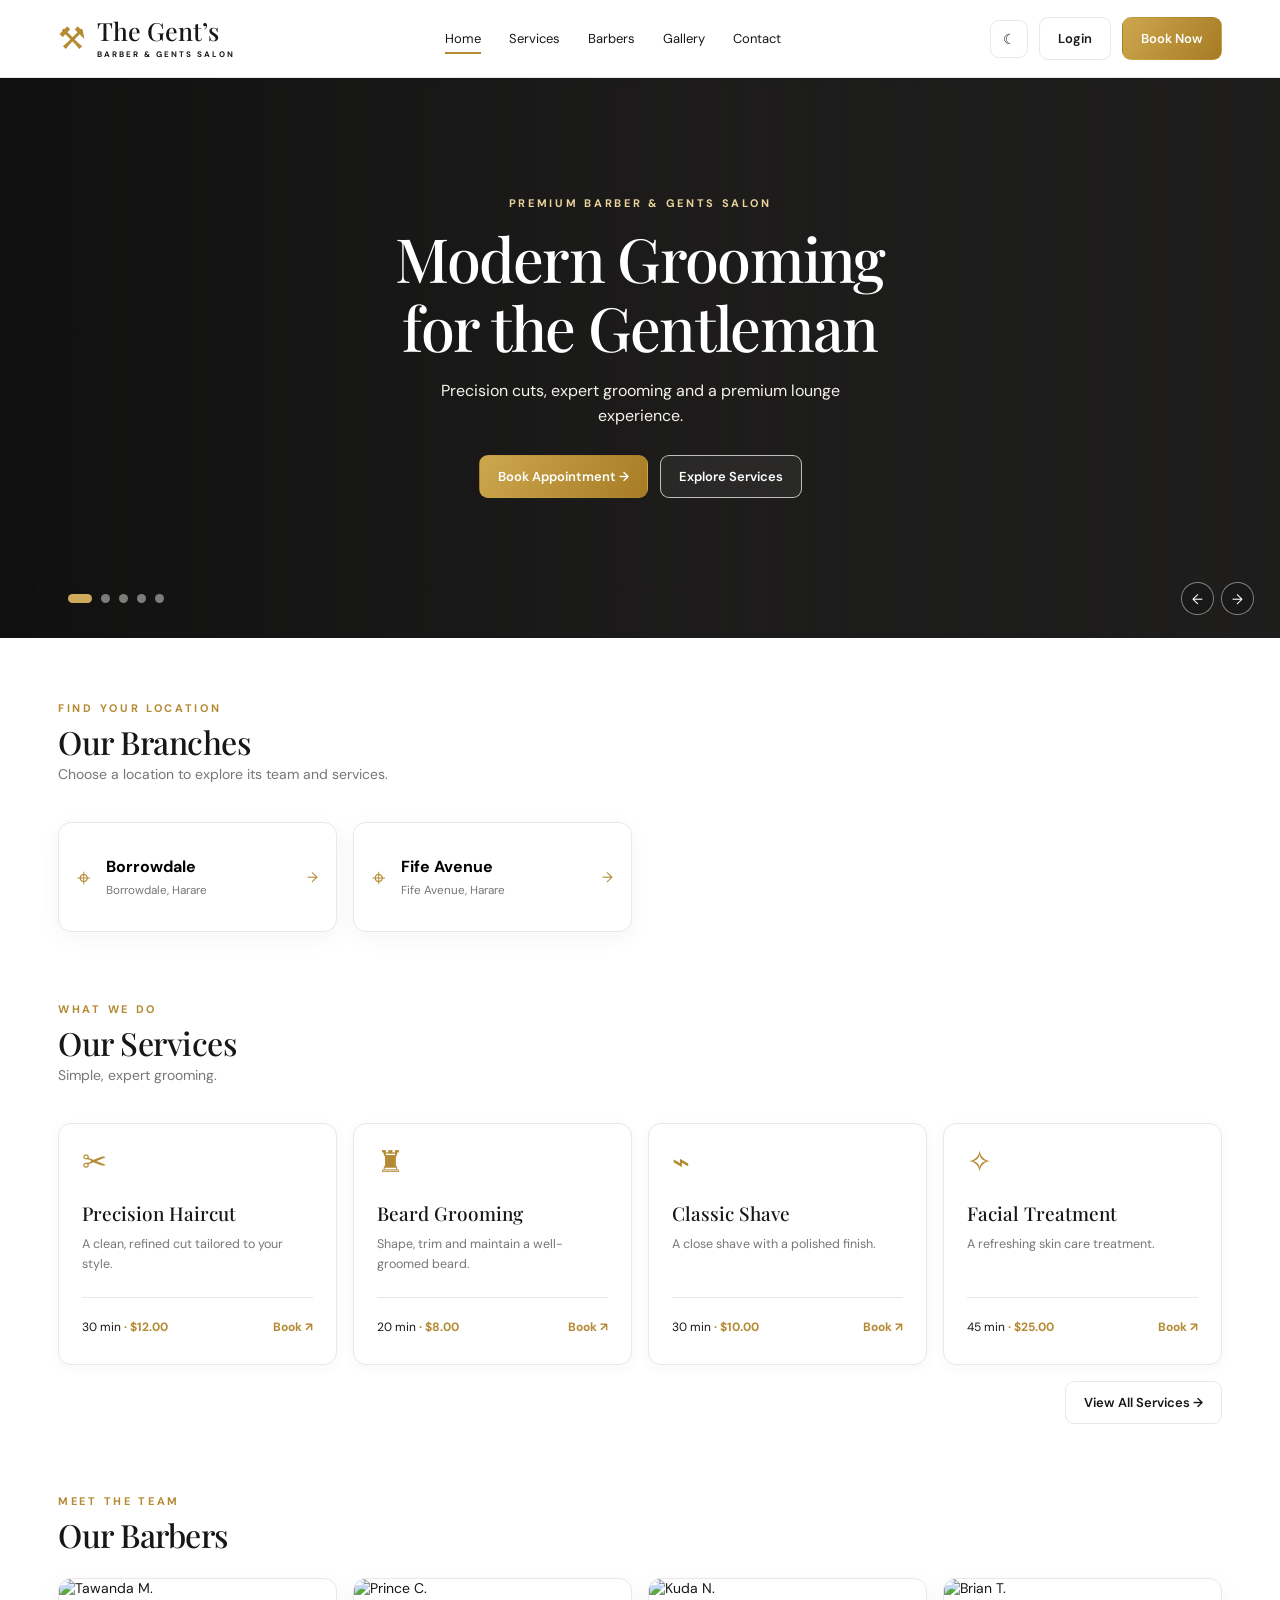
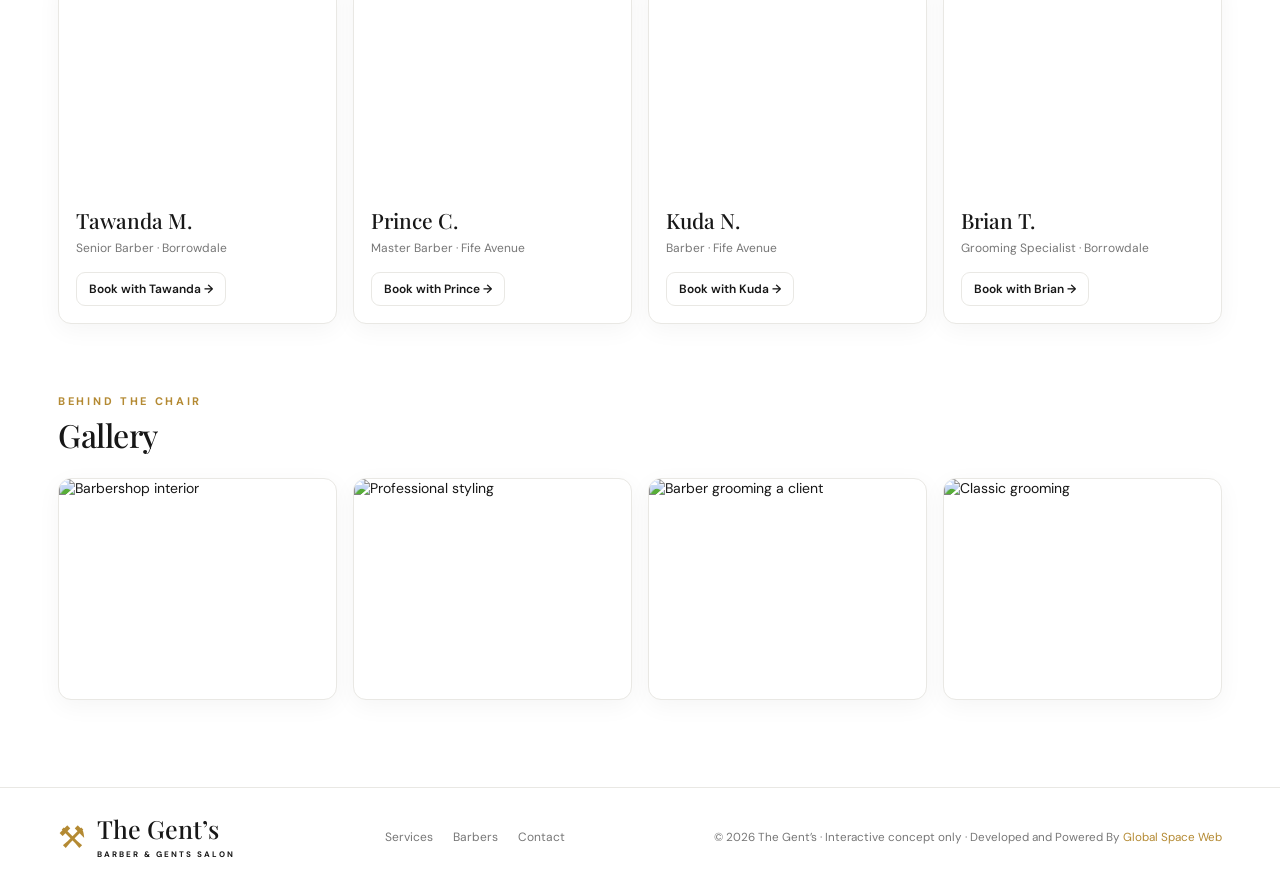
==== index.html @ c380d1d7 "Multipage The Gent's site with admin, client portal, ERP and MySQL schema - Split one-page prototype" ====
<!DOCTYPE html>
<html lang="en">
<head>
<meta charset="UTF-8"><meta name="viewport" content="width=device-width,initial-scale=1"><meta name="theme-color" content="#ffffff"><title>The Gent’s · Home</title>
<link rel="preconnect" href="https://fonts.googleapis.com"><link rel="preconnect" href="https://fonts.gstatic.com" crossorigin><link href="https://fonts.googleapis.com/css2?family=DM+Sans:wght@400;500;600;700&family=Playfair+Display:wght@400;500;600;700&display=swap" rel="stylesheet">
<link rel="stylesheet" href="assets/css/style.css">
</head>
<body data-page="home">
<div id="app"></div><div id="modal-root"></div><div id="toast-root"></div>
<script src="assets/js/app.js"></script>
</body>
</html>
---- assets/css/style.css ----
:root{--bg:#fff;--surface:#fff;--soft:#faf9f6;--ink:#171717;--muted:#777;--line:#e9e8e4;--gold:#b48a33;--gold-hover:#916d20;--gold-soft:#faf5e9;--shadow:0 6px 25px rgba(0,0,0,.045);--radius:13px}
:root.dark{--bg:#111;--surface:#1b1b1b;--soft:#171717;--ink:#fafafa;--muted:#aaa;--line:#343434;--gold:#c49b48;--gold-hover:#d5b263;--gold-soft:#29241b;--shadow:0 6px 25px rgba(0,0,0,.16)}
*{box-sizing:border-box}html{scroll-behavior:smooth}body{margin:0;background:var(--bg);color:var(--ink);font-family:'DM Sans',sans-serif;font-size:14px}h1,h2,h3,h4,p{margin-top:0}h1,h2,h3,.brand-title{font-family:'Playfair Display',Georgia,serif;font-weight:500}h1{font-size:clamp(36px,4.1vw,62px);line-height:1.12;letter-spacing:-1.7px}h2{font-size:clamp(26px,2.5vw,37px);letter-spacing:-.5px}h3{font-size:22px}p{line-height:1.65}button,input,select,textarea{font:inherit}button{cursor:pointer}a{text-decoration:none;color:inherit}img{display:block;max-width:100%}.hidden{display:none!important}.muted{color:var(--muted)}.small{font-size:12px}.eyebrow{font-size:11px;letter-spacing:2.7px;text-transform:uppercase;font-weight:700;color:var(--gold)}.shell{max-width:1220px;margin:auto;padding:0 28px}.nav{height:78px;border-bottom:1px solid var(--line);background:var(--bg);position:sticky;top:0;z-index:50}.nav .shell{height:100%;display:flex;align-items:center;justify-content:space-between;gap:26px}.brand{display:flex;align-items:center;gap:11px;white-space:nowrap;cursor:pointer}.brand-icon{color:var(--gold);font-size:31px;font-weight:300;line-height:1}.brand-title{font-size:25px;line-height:1}.brand-sub{font-size:8px;letter-spacing:2px;margin-top:6px;font-weight:700}.links{display:flex;align-items:center;gap:28px}.navlink{border:none;background:transparent;color:var(--ink);font-size:13px;padding:10px 0;position:relative}.navlink.active:after{content:'';position:absolute;bottom:3px;left:0;right:0;height:2px;background:var(--gold)}.nav-actions{display:flex;align-items:center;gap:11px}.btn{border:1px solid var(--line);border-radius:9px;background:var(--surface);color:var(--ink);padding:12px 18px;font-size:13px;font-weight:600;transition:.2s;white-space:nowrap}.btn:hover{border-color:var(--gold);transform:translateY(-1px)}.btn-gold{background:linear-gradient(125deg,#cda74e,#a67b24);color:white;border-color:transparent}.btn-gold:hover{background:var(--gold-hover);color:#fff}.btn-quiet{background:transparent}.btn-sm{padding:8px 12px;font-size:12px}.icon-btn{border:1px solid var(--line);background:var(--surface);color:var(--ink);border-radius:9px;width:38px;height:38px}.menu-toggle{display:none}.page{min-height:65vh}.section{padding:52px 0}.section-tight{padding:35px 0}.hero{padding:65px 0 40px;display:grid;grid-template-columns:1fr 1.03fr;align-items:center;gap:54px}.hero h1{margin:17px 0 21px}.hero p{max-width:440px;font-size:16px;color:var(--muted)}.hero-actions{display:flex;gap:12px;margin:27px 0 38px}.hero-photo{width:100%;height:385px;object-fit:cover;border-radius:15px;background:#ddd}.hero-notes{display:flex;gap:26px;color:var(--muted);font-size:12px}.hero-notes span{display:flex;align-items:center;gap:9px}.gold{color:var(--gold)}.heading-row{display:flex;justify-content:space-between;align-items:end;gap:15px;margin-bottom:22px}.heading-row h2{margin:5px 0 0}.grid{display:grid;gap:16px}.grid-3{grid-template-columns:repeat(3,minmax(0,1fr))}.grid-4{grid-template-columns:repeat(4,minmax(0,1fr))}.card{border:1px solid var(--line);border-radius:var(--radius);background:var(--surface);overflow:hidden;box-shadow:var(--shadow)}.card-pad{padding:22px}.tile{padding:18px;display:flex;align-items:center;gap:15px;min-height:94px;text-align:left;width:100%;transition:.2s}.tile:hover,.selectable:hover{border-color:var(--gold)}.tile .arrow{margin-left:auto;color:var(--gold)}.tile .tile-icon{color:var(--gold);font-size:23px}.tile strong{display:block;font-size:15px}.tile small{display:block;color:var(--muted);margin-top:5px}.service-row{display:flex;align-items:center;gap:18px;padding:16px 19px;border-bottom:1px solid var(--line)}.service-row:last-child{border-bottom:none}.service-icon{width:43px;text-align:center;font-size:25px;color:var(--gold)}.service-text{flex:1}.service-text strong{display:block;font-size:15px}.service-text small{display:block;color:var(--muted);margin-top:4px}.service-price{font-weight:700;color:var(--gold);font-size:16px}.barber-photo{height:210px;width:100%;object-fit:cover}.barber-info{padding:17px}.barber-info h3{font-size:21px;margin:0 0 5px}.barber-info p{font-size:12px;color:var(--muted);margin:0 0 13px}.gallery-img{height:220px;width:100%;object-fit:cover;cursor:pointer;transition:transform .25s}.gallery-img:hover{transform:scale(1.025)}.banner{display:flex;align-items:center;gap:30px;background:var(--soft);border-radius:15px;padding:30px 35px;border:1px solid var(--line)}.banner .banner-text{flex:1}.banner img{width:260px;height:160px;object-fit:cover;border-radius:12px}.banner h2{margin:9px 0}.banner p{color:var(--muted);max-width:460px}.footer{border-top:1px solid var(--line);margin-top:52px;padding:28px 0}.footer-inner{display:flex;align-items:center;justify-content:space-between;gap:20px;flex-wrap:wrap}.footer-links{display:flex;gap:20px;color:var(--muted);font-size:12px}.footer small{color:var(--muted)}.page-head{padding:62px 0 30px}.page-head h1{margin:12px 0;font-size:clamp(36px,4vw,52px)}.page-head p{color:var(--muted);max-width:600px}.segmented{display:flex;align-items:center;gap:8px;flex-wrap:wrap}.pill{border:1px solid var(--line);background:var(--surface);color:var(--ink);border-radius:100px;padding:9px 18px;font-size:12px}.pill.active{background:var(--gold-soft);border-color:var(--gold);color:var(--gold)}.form-label{display:block;font-size:12px;font-weight:700;margin-bottom:8px}.field{display:block;width:100%;padding:13px 14px;border:1px solid var(--line);border-radius:9px;background:var(--surface);color:var(--ink);outline:none}.field:focus{border-color:var(--gold);box-shadow:0 0 0 3px var(--gold-soft)}textarea.field{min-height:125px;resize:vertical}.form-grid{display:grid;grid-template-columns:1fr 1fr;gap:18px}.form-group{margin-bottom:17px}.page-panel{padding:25px;border:1px solid var(--line);border-radius:13px;background:var(--surface)}.info-list{display:flex;flex-direction:column;gap:17px}.info-item{display:flex;gap:13px;align-items:flex-start}.info-item b{display:block;margin-bottom:3px}.muted-gold{color:var(--gold);font-weight:700}.steps{display:flex;justify-content:space-between;max-width:800px;margin:0 auto 40px;gap:8px}.step{display:flex;flex-direction:column;align-items:center;gap:10px;color:var(--muted);font-size:12px;flex:1;position:relative;text-align:center}.step:not(:last-child):after{content:'';position:absolute;top:17px;left:65%;width:75%;height:1px;background:var(--line)}.step.done:not(:last-child):after{background:var(--gold)}.step-num{position:relative;z-index:1;border:1px solid var(--line);color:var(--muted);background:var(--bg);width:35px;height:35px;border-radius:50%;display:grid;place-items:center}.step.active .step-num,.step.done .step-num{background:var(--gold);color:white;border-color:var(--gold)}.step.active{color:var(--ink);font-weight:700}.booking-wrap{max-width:930px;margin:0 auto}.booking-wrap h2{font-size:32px}.selectable{background:var(--surface);border:1px solid var(--line);border-radius:12px;text-align:left;padding:0;color:var(--ink);overflow:hidden;transition:.2s}.selectable.selected{border:2px solid var(--gold);background:var(--gold-soft)}.selectable img{width:100%;height:140px;object-fit:cover}.selectable .body{padding:15px}.selectable .body strong{display:block;margin-bottom:5px}.selectable .body small{color:var(--muted)}.booking-actions{display:flex;justify-content:space-between;gap:12px;margin-top:26px}.booking-actions .btn:last-child{margin-left:auto}.date-grid{display:grid;grid-template-columns:repeat(7,1fr);gap:8px;max-width:520px}.date-choice{padding:13px 3px;border:1px solid var(--line);border-radius:9px;background:var(--surface);color:var(--ink);text-align:center}.date-choice small{display:block;color:var(--muted);font-size:10px}.date-choice.selected,.time-choice.selected{background:var(--gold);color:#fff;border-color:var(--gold)}.date-choice.selected small{color:#fff}.times{display:flex;flex-wrap:wrap;gap:9px;margin-top:19px}.time-choice{padding:10px 15px;border:1px solid var(--line);border-radius:9px;background:var(--surface);color:var(--ink)}.time-choice:disabled{opacity:.32;cursor:not-allowed;text-decoration:line-through}.summary-row{display:flex;gap:15px;align-items:center;justify-content:space-between;padding:17px 0;border-bottom:1px solid var(--line)}.summary-row span{color:var(--muted)}.notice{padding:17px 19px;border:1px solid #e6d4a5;background:var(--gold-soft);color:var(--ink);border-radius:10px;line-height:1.6}.status{display:inline-block;padding:5px 10px;border-radius:100px;background:var(--gold-soft);color:var(--gold);font-size:11px;font-weight:700}.status.confirmed,.status.completed{background:#e8f6ea;color:#28763a}.status.cancelled,.status.declined{background:#ffe9e9;color:#ab3434}.status.pending,.status.reschedule{background:#fff4df;color:#9b6b13}.dashboard{display:grid;grid-template-columns:222px 1fr;min-height:calc(100vh - 78px)}.side{background:#151515;color:#f9f9f9;padding:28px 15px}.side .brand{padding:7px 11px 28px}.side .brand-title{font-size:21px}.side .brand-sub{font-size:7px}.side-nav{display:flex;flex-direction:column;gap:5px}.side-nav button{border:0;background:transparent;text-align:left;color:#ddd;border-radius:9px;padding:12px 13px;width:100%;font-size:13px}.side-nav button.active{background:linear-gradient(125deg,#cda74e,#a67b24);color:#fff}.side-nav button:hover:not(.active){background:#272727}.dash-main{background:var(--bg);padding:36px 38px;min-width:0}.dash-top{display:flex;align-items:start;justify-content:space-between;gap:18px;margin-bottom:29px}.dash-top h1{font-size:36px;margin:0 0 9px}.stat-grid{display:grid;grid-template-columns:repeat(4,1fr);gap:14px;margin-bottom:25px}.stat{border:1px solid var(--line);border-radius:12px;background:var(--surface);padding:19px}.stat .stat-icon{color:var(--gold);font-size:21px}.stat .number{font-family:'Playfair Display',serif;font-size:33px;margin:8px 0 4px}.stat .small{color:var(--muted)}.panel{border:1px solid var(--line);border-radius:12px;background:var(--surface);padding:22px;margin-bottom:19px}.panel-head{display:flex;justify-content:space-between;align-items:center;margin-bottom:19px;gap:12px}.panel-head h3{font-family:'Playfair Display',serif;margin:0;font-size:22px}.table-wrap{overflow:auto}table{width:100%;border-collapse:collapse;text-align:left;white-space:nowrap}th{font-size:11px;letter-spacing:.4px;color:var(--muted);font-weight:600}th,td{border-bottom:1px solid var(--line);padding:14px 11px}tbody tr:last-child td{border-bottom:0}td{font-size:12px}.row-actions{display:flex;gap:6px}.empty{padding:33px;text-align:center;color:var(--muted)}.dash-grid{display:grid;grid-template-columns:1fr 1fr;gap:18px}.progress-row{display:grid;grid-template-columns:110px 1fr 40px;align-items:center;gap:12px;margin:14px 0;font-size:12px}.track{height:8px;background:var(--line);border-radius:100px;overflow:hidden}.fill{height:100%;background:var(--gold);border-radius:100px}.calendar-list{display:flex;flex-direction:column;gap:9px}.appointment{display:flex;justify-content:space-between;align-items:center;gap:12px;padding:15px;border:1px solid var(--line);border-radius:10px}.appointment strong{display:block;margin-bottom:5px}.appointment small{color:var(--muted)}.contact-grid{display:grid;grid-template-columns:1.3fr .7fr;gap:22px}.toast{position:fixed;bottom:24px;right:24px;z-index:100;background:#171717;color:white;padding:15px 20px;border-radius:11px;box-shadow:0 14px 35px #0003;max-width:340px;animation:pop .2s ease}.toast b{color:#eac377}.overlay{position:fixed;inset:0;z-index:90;background:#0009;display:grid;place-items:center;padding:20px}.modal{width:min(520px,100%);max-height:90vh;overflow-y:auto;background:var(--surface);padding:26px;border-radius:15px;box-shadow:0 20px 90px #0003}.modal-top{display:flex;align-items:center;justify-content:space-between;margin-bottom:16px}.modal-top h3{margin:0}.data-line{display:flex;justify-content:space-between;padding:11px 0;border-bottom:1px solid var(--line)}.mock-badge{position:fixed;bottom:16px;left:16px;background:var(--gold-soft);border:1px solid var(--gold);color:var(--gold);padding:8px 11px;border-radius:100px;font-size:11px;z-index:40;font-weight:700}.review-grid{display:grid;grid-template-columns:1.3fr .8fr;gap:24px}.dash-mobile{display:none}.lightbox img{max-height:85vh;max-width:min(90vw,1000px);border-radius:10px}.branch-photo{height:160px;width:100%;object-fit:cover}.section-soft{background:var(--soft)}.auth-actions{display:flex;gap:9px;flex-wrap:wrap}
@keyframes pop{from{transform:translateY(10px);opacity:0}to{transform:none;opacity:1}}
@media(max-width:1050px){.links{gap:15px}.shell{padding:0 19px}.hero{gap:30px}.dashboard{grid-template-columns:195px 1fr}.dash-main{padding:28px 22px}.stat-grid{grid-template-columns:repeat(2,1fr)}}
@media(max-width:800px){.nav{height:70px}.links{display:none;position:absolute;top:70px;left:0;right:0;background:var(--surface);border-bottom:1px solid var(--line);padding:18px;flex-direction:column;align-items:stretch;gap:6px}.links.open{display:flex}.navlink{text-align:left}.menu-toggle{display:block}.nav-actions .btn{padding:10px 12px}.hero{grid-template-columns:1fr;padding:35px 0 20px;gap:25px}.hero-photo{height:300px}.hero-actions{margin-bottom:22px}.grid-3{grid-template-columns:repeat(2,1fr)}.grid-4{grid-template-columns:repeat(2,1fr)}.section{padding:36px 0}.banner{flex-direction:column;align-items:start}.banner img{width:100%}.dashboard{display:block}.side{display:none}.dash-mobile{display:flex;gap:8px;overflow-x:auto;padding:12px 18px;background:#171717}.dash-mobile button{background:#292929;color:white;border:0;padding:10px 13px;border-radius:8px;white-space:nowrap}.dash-mobile button.active{background:var(--gold)}.dash-main{padding:24px 18px}.contact-grid,.review-grid{grid-template-columns:1fr}.dash-grid{grid-template-columns:1fr}.mock-badge{font-size:10px;bottom:8px;left:8px}}
@media(max-width:550px){.brand-title{font-size:21px}.brand-icon{font-size:26px}.brand-sub{font-size:6px}.nav-actions{gap:5px}.nav-actions .btn{font-size:11px;padding:9px}.icon-btn{width:33px;height:33px}.hero h1{font-size:40px}.hero-photo{height:250px}.hero-notes{gap:12px;flex-wrap:wrap}.grid-3,.grid-4,.form-grid{grid-template-columns:1fr}.grid-3.booking-cards{grid-template-columns:1fr}.booking-cards .selectable{display:flex;align-items:center}.booking-cards .selectable img{width:95px;height:88px}.date-grid{gap:3px}.date-choice{padding:10px 0}.step{font-size:9px}.steps{gap:0}.step-num{width:29px;height:29px}.step:not(:last-child):after{top:14px}.page-head{padding:36px 0 15px}.page-head h1{font-size:37px}.stat-grid{grid-template-columns:repeat(2,1fr)}.stat{padding:13px}.dash-top{flex-direction:column}.dash-main h1{font-size:30px}.heading-row{align-items:start;flex-direction:column}.footer-inner{align-items:start;flex-direction:column}.footer-links{flex-wrap:wrap}.appointment{align-items:start;flex-direction:column}.shell{padding:0 16px}}

/* Refined v5 layout — airy white-and-gold, responsive four-column grid */
.slider-hero{position:relative;min-height:560px;margin:0 0 28px;border-radius:0;overflow:hidden;background:#242322;color:#fff;isolation:isolate;display:flex;align-items:center;justify-content:center}
.slider-visual,.hero-slide,.hero-glass{position:absolute;inset:0}.hero-slide{background-size:cover;background-position:center 44%;opacity:0;transform:scale(1.04);transition:opacity .8s ease,transform 6s ease}.hero-slide.active{opacity:1;transform:scale(1)}
.hero-glass{background:linear-gradient(90deg,rgba(12,12,12,.79) 0%,rgba(23,22,21,.52) 55%,rgba(16,16,16,.28) 100%);backdrop-filter:blur(2.5px);-webkit-backdrop-filter:blur(2.5px)}
.slider-content{position:relative;z-index:2;padding:73px 68px 95px;max-width:750px;width:100%;text-align:center}.slider-content h1{font-size:clamp(38px,5vw,61px);color:#fff;line-height:1.13;margin:14px 0 16px}.slider-content p{font-size:16px;max-width:480px;color:#f5f3ee;line-height:1.6;margin-left:auto;margin-right:auto}.slider-content .eyebrow{color:#ead49b}.slider-content .hero-actions{margin:26px 0 0;justify-content:center}.btn-hero-outline{color:white;border-color:rgba(255,255,255,.7);background:rgba(255,255,255,.06);backdrop-filter:blur(7px)}.btn-hero-outline:hover{background:rgba(255,255,255,.2);border-color:white;color:white}
.slider-bottom{position:absolute;z-index:3;bottom:23px;left:68px;right:26px;display:flex;align-items:center;justify-content:space-between}.slider-dots{display:flex;align-items:center;gap:9px}.slider-dot{width:9px;height:9px;border-radius:100%;background:rgba(255,255,255,.45);border:0;padding:0}.slider-dot.active{background:#cfaa5d;width:24px;border-radius:10px}.slider-arrows{display:flex;gap:7px}.slider-arrow{width:33px;height:33px;color:white;border:1px solid rgba(255,255,255,.45);background:rgba(0,0,0,.14);border-radius:100%}.slider-arrow:hover{background:rgba(255,255,255,.18)}
.branch-grid{grid-template-columns:repeat(4,minmax(0,1fr))}.branch-grid .tile{min-height:110px}.branch-grid .tile strong{font-size:16px}.branch-grid .tile-icon{font-size:24px}
.service-card{min-height:235px;padding:23px;display:flex;flex-direction:column;box-shadow:0 3px 14px rgba(0,0,0,.035);transition:border-color .18s,transform .18s}.service-card:hover{border-color:var(--gold);transform:translateY(-2px)}.service-card-icon{font-size:30px;color:var(--gold);height:44px;line-height:1}.service-card h3{font-size:19px;margin:9px 0}.service-card p{font-size:12.5px;color:var(--muted);line-height:1.55;margin:0 0 23px}.service-card-bottom{margin-top:auto;border-top:1px solid var(--line);padding-top:15px;display:flex;align-items:center;justify-content:space-between;gap:8px;font-size:12px}.service-card-bottom b{color:var(--gold)}.service-book{border:0;background:none;color:var(--gold);font-size:12px;font-weight:700;padding:6px 0}.service-book:hover{text-decoration:underline}.section-foot{text-align:right;margin-top:16px}
.member-section{display:flex;align-items:center;justify-content:space-between;gap:50px;border:1px solid var(--line);border-radius:15px;background:var(--soft);padding:45px 55px}.member-section-copy{flex:1;min-width:0}.member-section-copy h2{margin:9px 0}.member-section-copy p{color:var(--muted);max-width:440px}.membership-card{position:relative;aspect-ratio:1.586/1;width:340px;max-width:100%;flex:none;border-radius:16px;background:linear-gradient(140deg,#1e1d1c 10%,#34302a 55%,#101010);border:1px solid #bc9146;box-shadow:0 15px 30px rgba(0,0,0,.16);padding:25px 27px;color:#e6c782;display:flex;flex-direction:column;justify-content:space-between;overflow:hidden}.member-card-glow{position:absolute;inset:0;background:radial-gradient(ellipse at 96% 2%,rgba(215,173,87,.22),transparent 50%);pointer-events:none}.member-card-top,.member-card-bottom{display:flex;align-items:center;justify-content:space-between;font-size:10px;letter-spacing:2px;z-index:1}.member-card-mark{font-size:26px}.member-card-brand{font-family:'Playfair Display',Georgia,serif;font-size:30px;text-align:center;color:#f3dfaa;margin-top:15px;z-index:1}.member-card-caption{text-align:center;font-size:9px;letter-spacing:2.5px;z-index:1;margin-top:-15px}.member-card-bottom{font-size:8px;opacity:.75}.member-page-section{margin-bottom:50px}.member-benefits{display:grid;gap:10px;margin:20px 0 27px;color:var(--ink);font-size:13px}
@media(max-width:1000px){.service-grid,.branch-grid{grid-template-columns:repeat(2,minmax(0,1fr))}.slider-content{padding:65px 38px 85px}.slider-bottom{left:38px}.member-section{padding:35px;gap:25px}.membership-card{width:300px}}
@media(max-width:650px){.slider-hero{min-height:540px;margin:0 0 20px}.slider-content{padding:76px 23px 90px}.slider-content h1{font-size:40px}.slider-content p{font-size:14px}.slider-bottom{left:23px;right:21px}.hero-actions{flex-wrap:wrap}.service-grid,.branch-grid{grid-template-columns:1fr}.service-card{min-height:185px}.member-section{flex-direction:column;align-items:stretch;padding:24px;gap:24px}.membership-card{width:min(340px,100%);align-self:center}.booking-cards{grid-template-columns:repeat(2,minmax(0,1fr))}}

/* ===== Admin portal ===== */
.adm-filters{display:flex;gap:12px;flex-wrap:wrap;align-items:center;margin-bottom:18px}
.cal-head{display:flex;align-items:center;justify-content:space-between;gap:12px;margin-bottom:14px;flex-wrap:wrap}
.cal-head h3{font-size:20px;margin:0}
.cal-dows{display:grid;grid-template-columns:repeat(7,1fr);gap:6px;margin-bottom:6px}
.cal-dow{font-size:10px;letter-spacing:1.5px;text-transform:uppercase;color:var(--muted);text-align:center;padding:4px 0}
.cal-grid{display:grid;grid-template-columns:repeat(7,1fr);gap:6px}
.cal-day{min-height:88px;border:1px solid var(--line);border-radius:10px;padding:7px 8px;font-size:12px;background:var(--surface);cursor:pointer;position:relative;transition:border-color .15s}
.cal-day:hover{border-color:var(--gold)}
.cal-day.muted{opacity:.35;cursor:default}
.cal-day.muted:hover{border-color:var(--line)}
.cal-day.today{border-color:var(--gold);box-shadow:inset 0 0 0 1px var(--gold)}
.cal-day .n{font-weight:700}
.cal-count{position:absolute;top:6px;right:8px;font-size:10px;font-weight:700;color:var(--gold)}
.cal-chips{display:flex;flex-wrap:wrap;gap:3px;margin-top:6px}
.cal-chip{font-size:9px;background:var(--gold-soft);color:var(--gold);border-radius:20px;padding:2px 7px;white-space:nowrap;max-width:100%;overflow:hidden;text-overflow:ellipsis}
.chart{display:flex;align-items:flex-end;gap:6px;height:170px;padding-top:8px}
.chart .bar{flex:1;min-width:0;display:flex;flex-direction:column;align-items:center;justify-content:flex-end;height:100%}
.chart .bar i{width:100%;max-width:38px;background:linear-gradient(180deg,var(--gold),#8a6a25);border-radius:6px 6px 0 0;display:block}
.chart .bar span{font-size:9px;color:var(--muted);margin-top:5px;white-space:nowrap;overflow:hidden;text-overflow:ellipsis;max-width:100%}
.kv{display:grid;grid-template-columns:110px 1fr;gap:9px 14px;font-size:13px}
.kv span{color:var(--muted)}
.side-nav button[data-action="adm-logout"]{color:#e08a8a}
@media(max-width:800px){.cal-day{min-height:56px;padding:5px}.cal-chip{display:none}.cal-count{top:4px;right:6px}.chart .bar span{display:none}.kv{grid-template-columns:90px 1fr}}

/* ===== ERP / staff / IO ===== */
.side-nav{overflow-y:auto;scrollbar-width:thin}
.side-nav button{font-size:14px;padding:12px 18px;letter-spacing:.2px}
.dash-mobile button{font-size:13px}
.io-bar{display:inline-flex;gap:6px;flex-wrap:wrap;align-items:center}
.payslip{border:1px solid var(--line);border-radius:14px;padding:22px;background:var(--surface)}
.payslip-head{display:flex;justify-content:space-between;align-items:flex-start;gap:12px}


.slider-title{white-space:nowrap;font-size:clamp(20px,4.6vw,46px)}

/* ===== Mobile excellence ===== */
@media(max-width:800px){
  html,body{overflow-x:hidden;overflow-x:clip}
  a,button{-webkit-tap-highlight-color:transparent;touch-action:manipulation}
  img{max-width:100%}
  .shell{padding:0 18px}
  .dash-main{padding:22px 16px}
  .dash-grid{grid-template-columns:1fr}
  .stat-grid{grid-template-columns:repeat(2,1fr)}
  .stat{padding:14px}
  .contact-grid{grid-template-columns:1fr}
  .page-panel{padding:20px}
  .table-wrap{overflow-x:auto;-webkit-overflow-scrolling:touch;border-radius:12px}
  .table-wrap table{min-width:640px}
  .table-wrap th,.table-wrap td{padding:10px 12px;font-size:12.5px;white-space:nowrap}
  .data-line{flex-wrap:wrap;gap:4px 12px}
  .segmented{flex-wrap:nowrap;overflow-x:auto;scrollbar-width:none;-webkit-overflow-scrolling:touch}
  .segmented::-webkit-scrollbar{display:none}
  .segmented .pill{white-space:nowrap;flex:none}
  .service-row{flex-wrap:wrap;row-gap:10px}
  .service-row .row-actions{margin-left:auto}
  .chart{overflow-x:auto;padding-bottom:8px;scrollbar-width:none}
  .chart::-webkit-scrollbar{display:none}
  .chart .bar{min-width:15px;flex:none}
  .chart .bar span{display:none}
  .payslip{padding:16px}
  .kv{grid-template-columns:96px 1fr;font-size:12.5px}
  .steps{gap:4px}
  .step{font-size:10px}
  .step-num{width:30px;height:30px;font-size:12px}
  .slider-bottom{flex-wrap:wrap;gap:10px;left:24px;right:20px}
  .slider-arrows{margin-left:auto}
  .overlay{padding:12px}
  .modal{padding:20px;border-radius:13px}
  .io-bar .btn{font-size:11px;padding:7px 10px}
  .dash-mobile{scrollbar-width:none}
  .dash-mobile::-webkit-scrollbar{display:none}
  .dash-mobile button{white-space:nowrap}
  .footer{padding:34px 0 26px}
  .footer-inner{gap:14px}
  .btn{min-height:42px}
  .icon-btn{min-width:42px;min-height:42px}
  .cal-day{min-height:62px}
  input,select,textarea,.field{font-size:16px}
  .booking-wrap{padding:0}
  .empty{padding:26px 16px}
  .appointment{row-gap:10px}
}
@media(max-width:480px){
  .stat .number{font-size:21px}
  .dash-top h1{font-size:24px}
  .page-head h1{font-size:30px}
  .slider-content{padding:72px 18px 84px}
  .cal-day{min-height:50px;padding:4px}
  .cal-day .n{font-size:11px}
  .cal-count{top:4px;right:5px;font-size:9px}
  .chart .bar{min-width:12px}
  .table-wrap table{min-width:560px;font-size:12px}
  .kv{grid-template-columns:78px 1fr}
  .payslip-head h3{font-size:17px}
  .service-row .service-icon{width:38px;height:38px;font-size:15px}
  .step:not(:last-child):after{top:15px}
}
@media(max-width:360px){
  .stat-grid{grid-template-columns:1fr 1fr;gap:10px}
  .cal-day{min-height:46px}
}
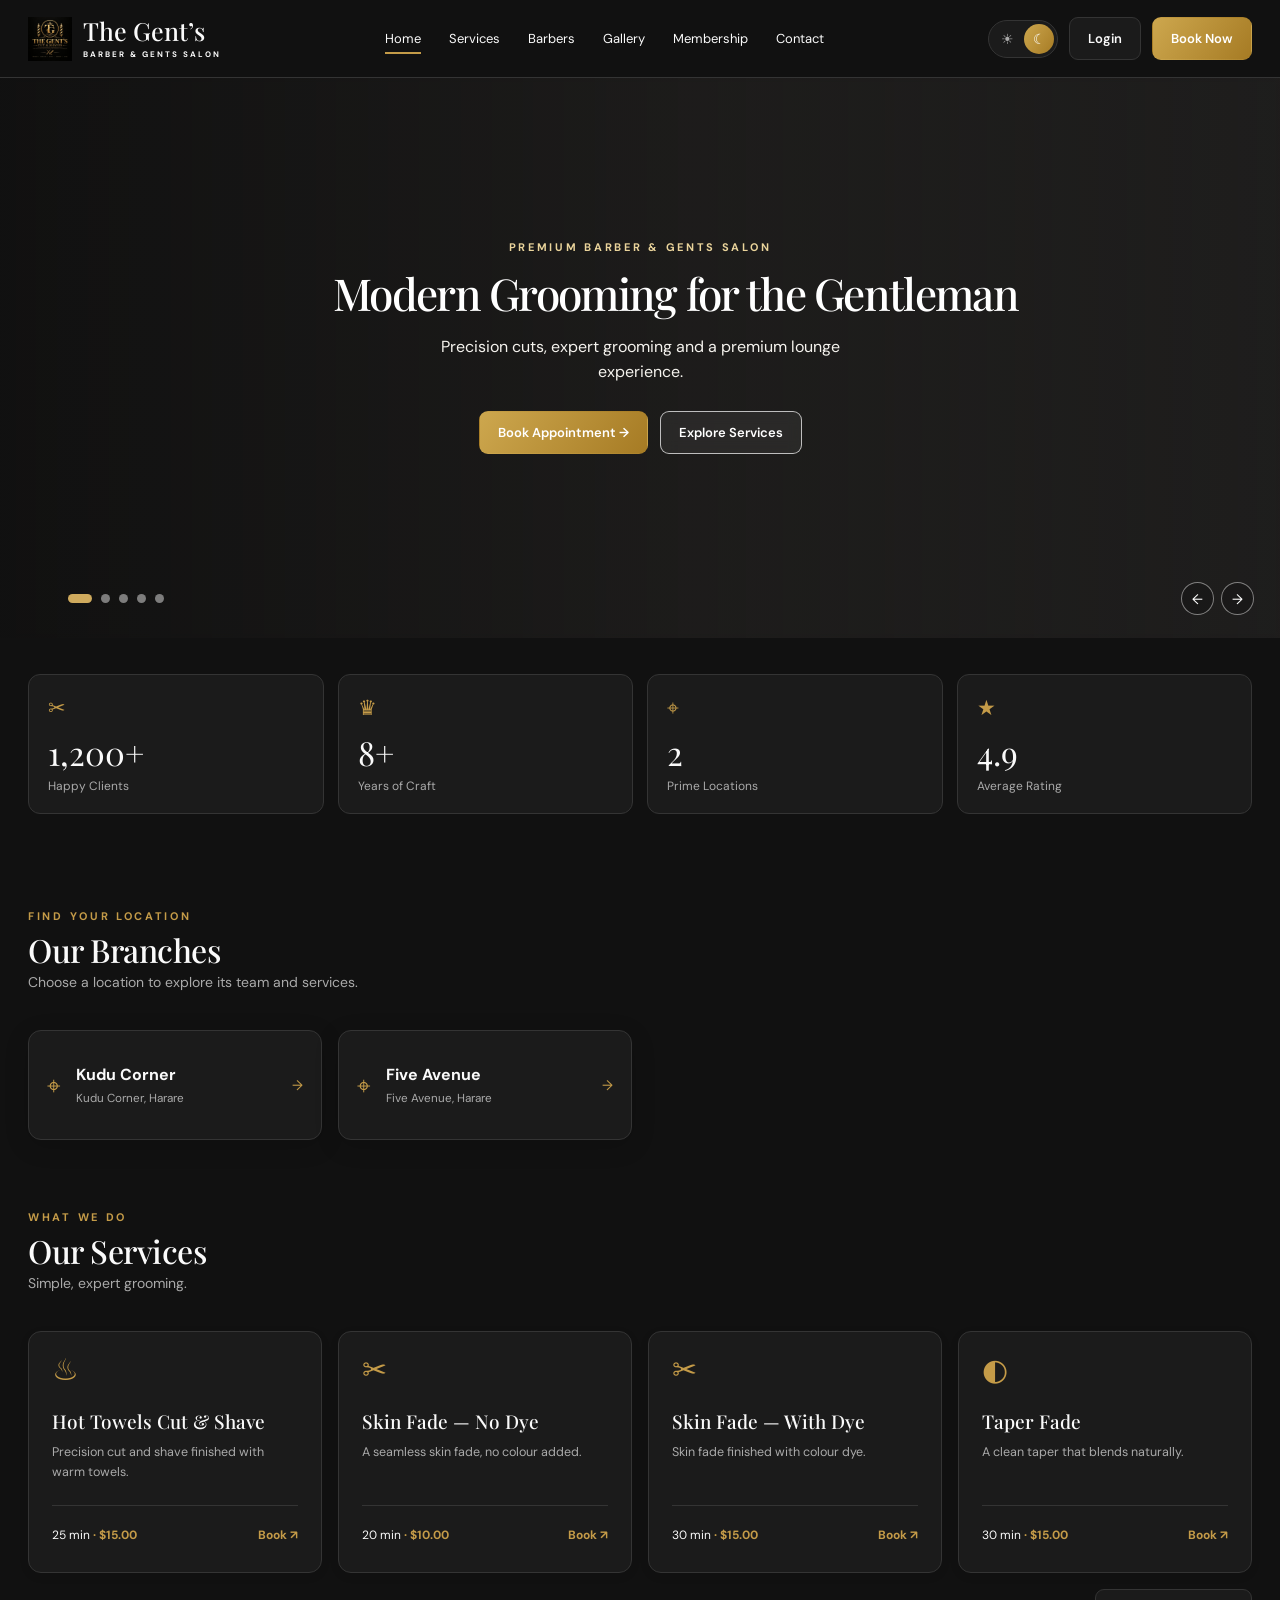
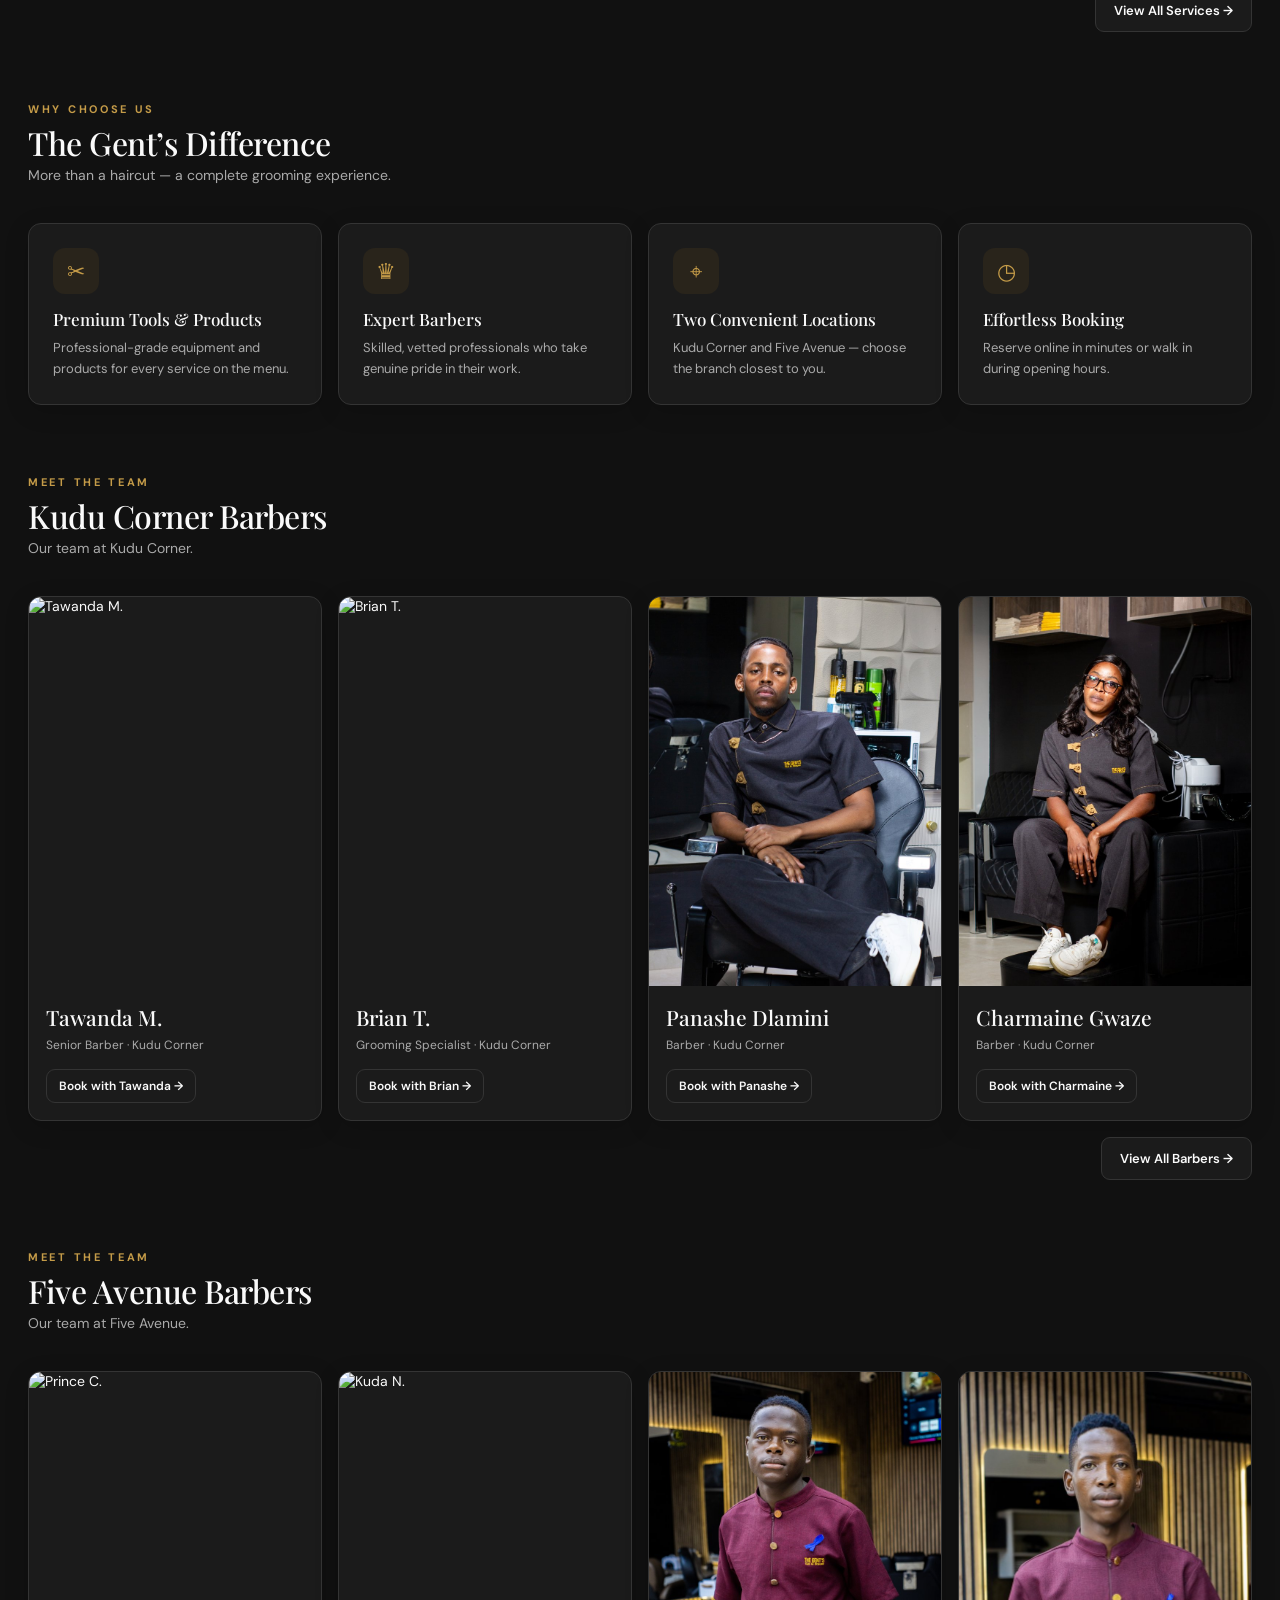
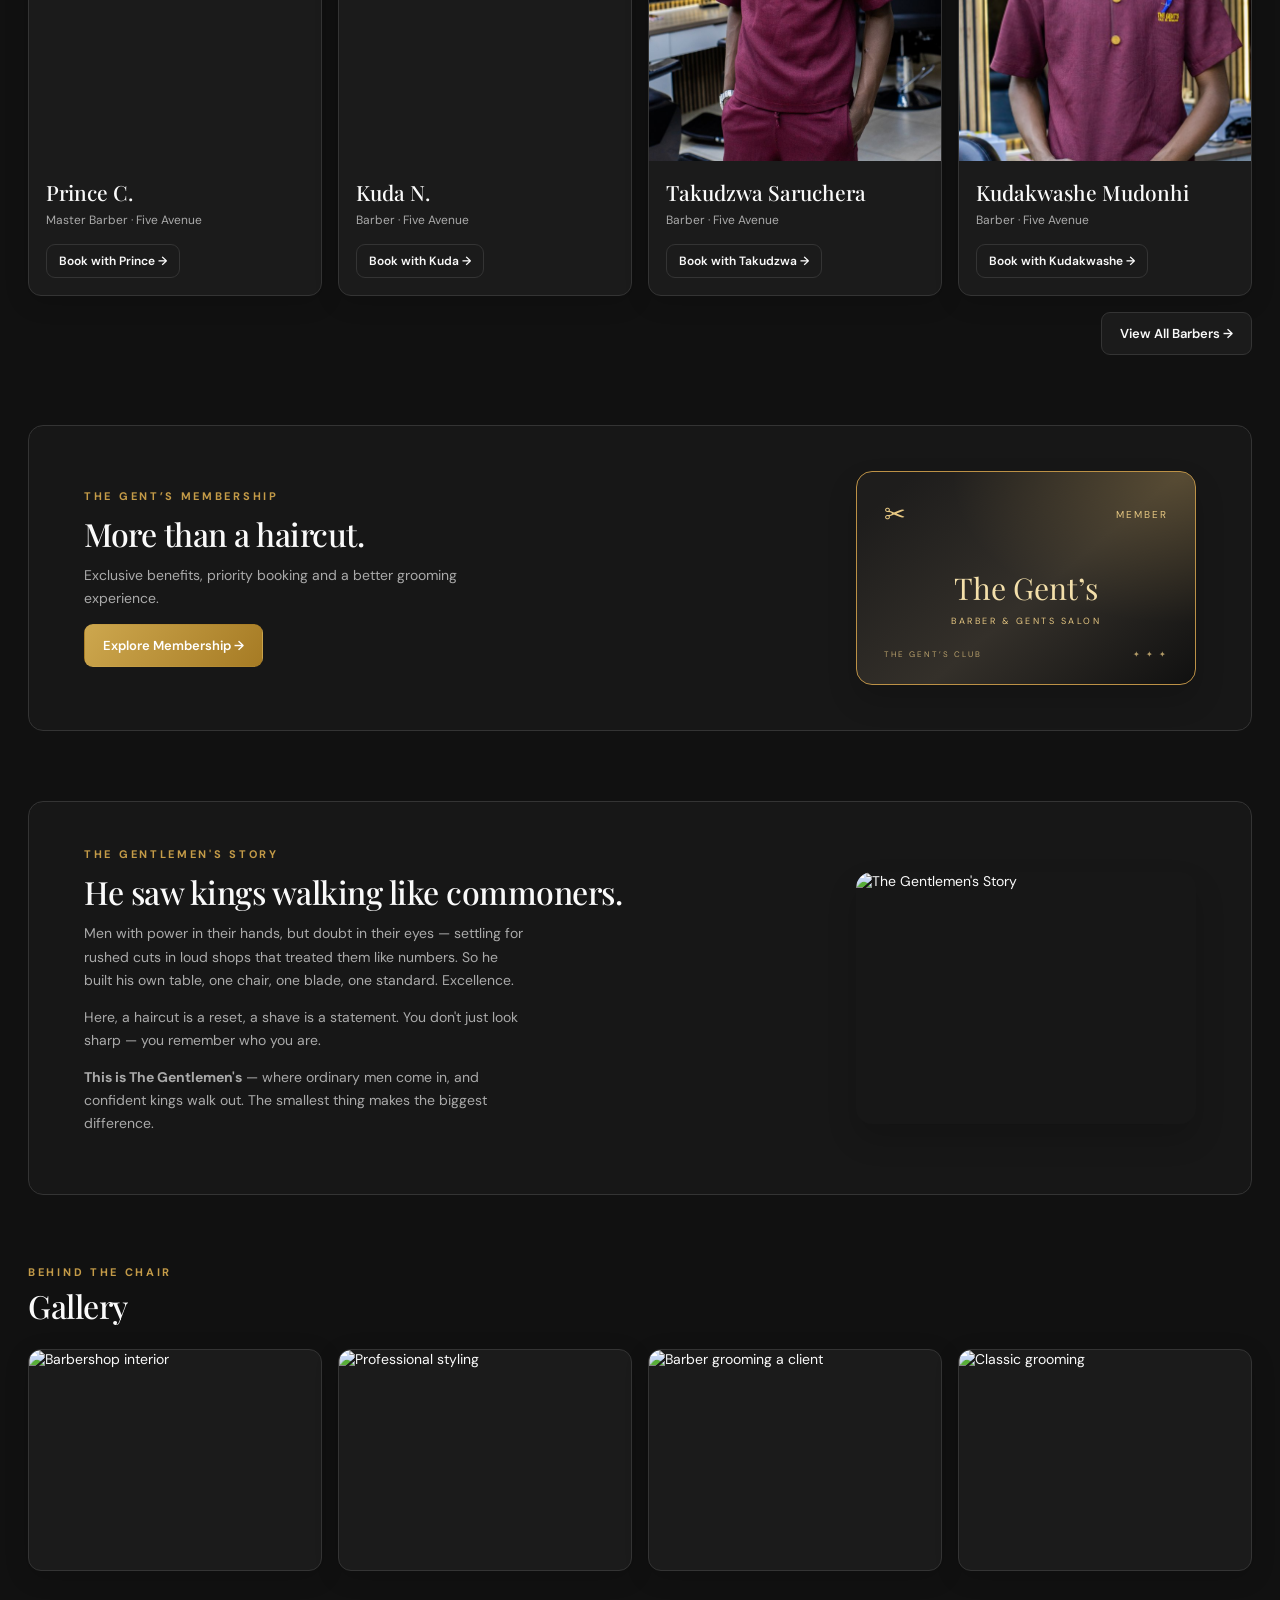
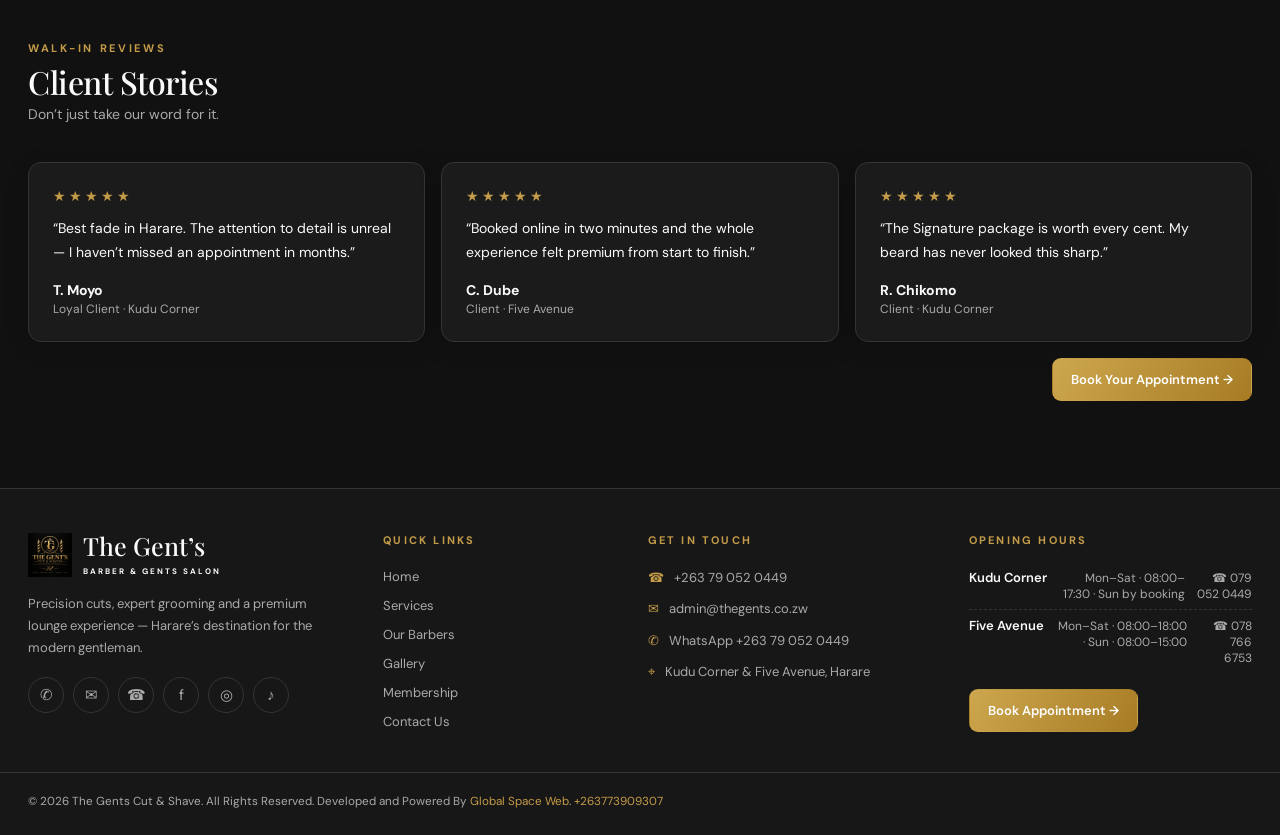
==== commit 736c1f0c: "Split homepage barbers by branch, fix photo cropping, cache-bust assets - Homepage: per-branch barbe" ====
--- a/index.html
+++ b/index.html
@@ -3,10 +3,10 @@
 <head>
 <meta charset="UTF-8"><meta name="viewport" content="width=device-width,initial-scale=1"><meta name="theme-color" content="#ffffff"><title>The Gent’s · Home</title>
 <link rel="preconnect" href="https://fonts.googleapis.com"><link rel="preconnect" href="https://fonts.gstatic.com" crossorigin><link href="https://fonts.googleapis.com/css2?family=DM+Sans:wght@400;500;600;700&family=Playfair+Display:wght@400;500;600;700&display=swap" rel="stylesheet">
-<link rel="stylesheet" href="assets/css/style.css">
+<link rel="stylesheet" href="assets/css/style.css?v=3">
 </head>
 <body data-page="home">
 <div id="app"></div><div id="modal-root"></div><div id="toast-root"></div>
-<script src="assets/js/app.js"></script>
+<script src="assets/js/app.js?v=3"></script>
 </body>
 </html>
--- a/assets/css/style.css
+++ b/assets/css/style.css
@@ -1,6 +1,6 @@
 :root{--bg:#fff;--surface:#fff;--soft:#faf9f6;--ink:#171717;--muted:#777;--line:#e9e8e4;--gold:#b48a33;--gold-hover:#916d20;--gold-soft:#faf5e9;--shadow:0 6px 25px rgba(0,0,0,.045);--radius:13px}
 :root.dark{--bg:#111;--surface:#1b1b1b;--soft:#171717;--ink:#fafafa;--muted:#aaa;--line:#343434;--gold:#c49b48;--gold-hover:#d5b263;--gold-soft:#29241b;--shadow:0 6px 25px rgba(0,0,0,.16)}
-*{box-sizing:border-box}html{scroll-behavior:smooth}body{margin:0;background:var(--bg);color:var(--ink);font-family:'DM Sans',sans-serif;font-size:14px}h1,h2,h3,h4,p{margin-top:0}h1,h2,h3,.brand-title{font-family:'Playfair Display',Georgia,serif;font-weight:500}h1{font-size:clamp(36px,4.1vw,62px);line-height:1.12;letter-spacing:-1.7px}h2{font-size:clamp(26px,2.5vw,37px);letter-spacing:-.5px}h3{font-size:22px}p{line-height:1.65}button,input,select,textarea{font:inherit}button{cursor:pointer}a{text-decoration:none;color:inherit}img{display:block;max-width:100%}.hidden{display:none!important}.muted{color:var(--muted)}.small{font-size:12px}.eyebrow{font-size:11px;letter-spacing:2.7px;text-transform:uppercase;font-weight:700;color:var(--gold)}.shell{max-width:1220px;margin:auto;padding:0 28px}.nav{height:78px;border-bottom:1px solid var(--line);background:var(--bg);position:sticky;top:0;z-index:50}.nav .shell{height:100%;display:flex;align-items:center;justify-content:space-between;gap:26px}.brand{display:flex;align-items:center;gap:11px;white-space:nowrap;cursor:pointer}.brand-icon{color:var(--gold);font-size:31px;font-weight:300;line-height:1}.brand-title{font-size:25px;line-height:1}.brand-sub{font-size:8px;letter-spacing:2px;margin-top:6px;font-weight:700}.links{display:flex;align-items:center;gap:28px}.navlink{border:none;background:transparent;color:var(--ink);font-size:13px;padding:10px 0;position:relative}.navlink.active:after{content:'';position:absolute;bottom:3px;left:0;right:0;height:2px;background:var(--gold)}.nav-actions{display:flex;align-items:center;gap:11px}.btn{border:1px solid var(--line);border-radius:9px;background:var(--surface);color:var(--ink);padding:12px 18px;font-size:13px;font-weight:600;transition:.2s;white-space:nowrap}.btn:hover{border-color:var(--gold);transform:translateY(-1px)}.btn-gold{background:linear-gradient(125deg,#cda74e,#a67b24);color:white;border-color:transparent}.btn-gold:hover{background:var(--gold-hover);color:#fff}.btn-quiet{background:transparent}.btn-sm{padding:8px 12px;font-size:12px}.icon-btn{border:1px solid var(--line);background:var(--surface);color:var(--ink);border-radius:9px;width:38px;height:38px}.menu-toggle{display:none}.page{min-height:65vh}.section{padding:52px 0}.section-tight{padding:35px 0}.hero{padding:65px 0 40px;display:grid;grid-template-columns:1fr 1.03fr;align-items:center;gap:54px}.hero h1{margin:17px 0 21px}.hero p{max-width:440px;font-size:16px;color:var(--muted)}.hero-actions{display:flex;gap:12px;margin:27px 0 38px}.hero-photo{width:100%;height:385px;object-fit:cover;border-radius:15px;background:#ddd}.hero-notes{display:flex;gap:26px;color:var(--muted);font-size:12px}.hero-notes span{display:flex;align-items:center;gap:9px}.gold{color:var(--gold)}.heading-row{display:flex;justify-content:space-between;align-items:end;gap:15px;margin-bottom:22px}.heading-row h2{margin:5px 0 0}.grid{display:grid;gap:16px}.grid-3{grid-template-columns:repeat(3,minmax(0,1fr))}.grid-4{grid-template-columns:repeat(4,minmax(0,1fr))}.card{border:1px solid var(--line);border-radius:var(--radius);background:var(--surface);overflow:hidden;box-shadow:var(--shadow)}.card-pad{padding:22px}.tile{padding:18px;display:flex;align-items:center;gap:15px;min-height:94px;text-align:left;width:100%;transition:.2s}.tile:hover,.selectable:hover{border-color:var(--gold)}.tile .arrow{margin-left:auto;color:var(--gold)}.tile .tile-icon{color:var(--gold);font-size:23px}.tile strong{display:block;font-size:15px}.tile small{display:block;color:var(--muted);margin-top:5px}.service-row{display:flex;align-items:center;gap:18px;padding:16px 19px;border-bottom:1px solid var(--line)}.service-row:last-child{border-bottom:none}.service-icon{width:43px;text-align:center;font-size:25px;color:var(--gold)}.service-text{flex:1}.service-text strong{display:block;font-size:15px}.service-text small{display:block;color:var(--muted);margin-top:4px}.service-price{font-weight:700;color:var(--gold);font-size:16px}.barber-photo{height:210px;width:100%;object-fit:cover}.barber-info{padding:17px}.barber-info h3{font-size:21px;margin:0 0 5px}.barber-info p{font-size:12px;color:var(--muted);margin:0 0 13px}.gallery-img{height:220px;width:100%;object-fit:cover;cursor:pointer;transition:transform .25s}.gallery-img:hover{transform:scale(1.025)}.banner{display:flex;align-items:center;gap:30px;background:var(--soft);border-radius:15px;padding:30px 35px;border:1px solid var(--line)}.banner .banner-text{flex:1}.banner img{width:260px;height:160px;object-fit:cover;border-radius:12px}.banner h2{margin:9px 0}.banner p{color:var(--muted);max-width:460px}.footer{border-top:1px solid var(--line);margin-top:52px;padding:28px 0}.footer-inner{display:flex;align-items:center;justify-content:space-between;gap:20px;flex-wrap:wrap}.footer-links{display:flex;gap:20px;color:var(--muted);font-size:12px}.footer small{color:var(--muted)}.page-head{padding:62px 0 30px}.page-head h1{margin:12px 0;font-size:clamp(36px,4vw,52px)}.page-head p{color:var(--muted);max-width:600px}.segmented{display:flex;align-items:center;gap:8px;flex-wrap:wrap}.pill{border:1px solid var(--line);background:var(--surface);color:var(--ink);border-radius:100px;padding:9px 18px;font-size:12px}.pill.active{background:var(--gold-soft);border-color:var(--gold);color:var(--gold)}.form-label{display:block;font-size:12px;font-weight:700;margin-bottom:8px}.field{display:block;width:100%;padding:13px 14px;border:1px solid var(--line);border-radius:9px;background:var(--surface);color:var(--ink);outline:none}.field:focus{border-color:var(--gold);box-shadow:0 0 0 3px var(--gold-soft)}textarea.field{min-height:125px;resize:vertical}.form-grid{display:grid;grid-template-columns:1fr 1fr;gap:18px}.form-group{margin-bottom:17px}.page-panel{padding:25px;border:1px solid var(--line);border-radius:13px;background:var(--surface)}.info-list{display:flex;flex-direction:column;gap:17px}.info-item{display:flex;gap:13px;align-items:flex-start}.info-item b{display:block;margin-bottom:3px}.muted-gold{color:var(--gold);font-weight:700}.steps{display:flex;justify-content:space-between;max-width:800px;margin:0 auto 40px;gap:8px}.step{display:flex;flex-direction:column;align-items:center;gap:10px;color:var(--muted);font-size:12px;flex:1;position:relative;text-align:center}.step:not(:last-child):after{content:'';position:absolute;top:17px;left:65%;width:75%;height:1px;background:var(--line)}.step.done:not(:last-child):after{background:var(--gold)}.step-num{position:relative;z-index:1;border:1px solid var(--line);color:var(--muted);background:var(--bg);width:35px;height:35px;border-radius:50%;display:grid;place-items:center}.step.active .step-num,.step.done .step-num{background:var(--gold);color:white;border-color:var(--gold)}.step.active{color:var(--ink);font-weight:700}.booking-wrap{max-width:930px;margin:0 auto}.booking-wrap h2{font-size:32px}.selectable{background:var(--surface);border:1px solid var(--line);border-radius:12px;text-align:left;padding:0;color:var(--ink);overflow:hidden;transition:.2s}.selectable.selected{border:2px solid var(--gold);background:var(--gold-soft)}.selectable img{width:100%;height:140px;object-fit:cover}.selectable .body{padding:15px}.selectable .body strong{display:block;margin-bottom:5px}.selectable .body small{color:var(--muted)}.booking-actions{display:flex;justify-content:space-between;gap:12px;margin-top:26px}.booking-actions .btn:last-child{margin-left:auto}.date-grid{display:grid;grid-template-columns:repeat(7,1fr);gap:8px;max-width:520px}.date-choice{padding:13px 3px;border:1px solid var(--line);border-radius:9px;background:var(--surface);color:var(--ink);text-align:center}.date-choice small{display:block;color:var(--muted);font-size:10px}.date-choice.selected,.time-choice.selected{background:var(--gold);color:#fff;border-color:var(--gold)}.date-choice.selected small{color:#fff}.times{display:flex;flex-wrap:wrap;gap:9px;margin-top:19px}.time-choice{padding:10px 15px;border:1px solid var(--line);border-radius:9px;background:var(--surface);color:var(--ink)}.time-choice:disabled{opacity:.32;cursor:not-allowed;text-decoration:line-through}.summary-row{display:flex;gap:15px;align-items:center;justify-content:space-between;padding:17px 0;border-bottom:1px solid var(--line)}.summary-row span{color:var(--muted)}.notice{padding:17px 19px;border:1px solid #e6d4a5;background:var(--gold-soft);color:var(--ink);border-radius:10px;line-height:1.6}.status{display:inline-block;padding:5px 10px;border-radius:100px;background:var(--gold-soft);color:var(--gold);font-size:11px;font-weight:700}.status.confirmed,.status.completed{background:#e8f6ea;color:#28763a}.status.cancelled,.status.declined{background:#ffe9e9;color:#ab3434}.status.pending,.status.reschedule{background:#fff4df;color:#9b6b13}.dashboard{display:grid;grid-template-columns:222px 1fr;min-height:calc(100vh - 78px)}.side{background:#151515;color:#f9f9f9;padding:28px 15px}.side .brand{padding:7px 11px 28px}.side .brand-title{font-size:21px}.side .brand-sub{font-size:7px}.side-nav{display:flex;flex-direction:column;gap:5px}.side-nav button{border:0;background:transparent;text-align:left;color:#ddd;border-radius:9px;padding:12px 13px;width:100%;font-size:13px}.side-nav button.active{background:linear-gradient(125deg,#cda74e,#a67b24);color:#fff}.side-nav button:hover:not(.active){background:#272727}.dash-main{background:var(--bg);padding:36px 38px;min-width:0}.dash-top{display:flex;align-items:start;justify-content:space-between;gap:18px;margin-bottom:29px}.dash-top h1{font-size:36px;margin:0 0 9px}.stat-grid{display:grid;grid-template-columns:repeat(4,1fr);gap:14px;margin-bottom:25px}.stat{border:1px solid var(--line);border-radius:12px;background:var(--surface);padding:19px}.stat .stat-icon{color:var(--gold);font-size:21px}.stat .number{font-family:'Playfair Display',serif;font-size:33px;margin:8px 0 4px}.stat .small{color:var(--muted)}.panel{border:1px solid var(--line);border-radius:12px;background:var(--surface);padding:22px;margin-bottom:19px}.panel-head{display:flex;justify-content:space-between;align-items:center;margin-bottom:19px;gap:12px}.panel-head h3{font-family:'Playfair Display',serif;margin:0;font-size:22px}.table-wrap{overflow:auto}table{width:100%;border-collapse:collapse;text-align:left;white-space:nowrap}th{font-size:11px;letter-spacing:.4px;color:var(--muted);font-weight:600}th,td{border-bottom:1px solid var(--line);padding:14px 11px}tbody tr:last-child td{border-bottom:0}td{font-size:12px}.row-actions{display:flex;gap:6px}.empty{padding:33px;text-align:center;color:var(--muted)}.dash-grid{display:grid;grid-template-columns:1fr 1fr;gap:18px}.progress-row{display:grid;grid-template-columns:110px 1fr 40px;align-items:center;gap:12px;margin:14px 0;font-size:12px}.track{height:8px;background:var(--line);border-radius:100px;overflow:hidden}.fill{height:100%;background:var(--gold);border-radius:100px}.calendar-list{display:flex;flex-direction:column;gap:9px}.appointment{display:flex;justify-content:space-between;align-items:center;gap:12px;padding:15px;border:1px solid var(--line);border-radius:10px}.appointment strong{display:block;margin-bottom:5px}.appointment small{color:var(--muted)}.contact-grid{display:grid;grid-template-columns:1.3fr .7fr;gap:22px}.toast{position:fixed;bottom:24px;right:24px;z-index:100;background:#171717;color:white;padding:15px 20px;border-radius:11px;box-shadow:0 14px 35px #0003;max-width:340px;animation:pop .2s ease}.toast b{color:#eac377}.overlay{position:fixed;inset:0;z-index:90;background:#0009;display:grid;place-items:center;padding:20px}.modal{width:min(520px,100%);max-height:90vh;overflow-y:auto;background:var(--surface);padding:26px;border-radius:15px;box-shadow:0 20px 90px #0003}.modal-top{display:flex;align-items:center;justify-content:space-between;margin-bottom:16px}.modal-top h3{margin:0}.data-line{display:flex;justify-content:space-between;padding:11px 0;border-bottom:1px solid var(--line)}.mock-badge{position:fixed;bottom:16px;left:16px;background:var(--gold-soft);border:1px solid var(--gold);color:var(--gold);padding:8px 11px;border-radius:100px;font-size:11px;z-index:40;font-weight:700}.review-grid{display:grid;grid-template-columns:1.3fr .8fr;gap:24px}.dash-mobile{display:none}.lightbox img{max-height:85vh;max-width:min(90vw,1000px);border-radius:10px}.branch-photo{height:160px;width:100%;object-fit:cover}.section-soft{background:var(--soft)}.auth-actions{display:flex;gap:9px;flex-wrap:wrap}
+*{box-sizing:border-box}html{scroll-behavior:smooth}body{margin:0;background:var(--bg);color:var(--ink);font-family:'DM Sans',sans-serif;font-size:14px}h1,h2,h3,h4,p{margin-top:0}h1,h2,h3,.brand-title{font-family:'Playfair Display',Georgia,serif;font-weight:500}h1{font-size:clamp(36px,4.1vw,62px);line-height:1.12;letter-spacing:-1.7px}h2{font-size:clamp(26px,2.5vw,37px);letter-spacing:-.5px}h3{font-size:22px}p{line-height:1.65}button,input,select,textarea{font:inherit}button{cursor:pointer}a{text-decoration:none;color:inherit}img{display:block;max-width:100%}.hidden{display:none!important}.muted{color:var(--muted)}.small{font-size:12px}.eyebrow{font-size:11px;letter-spacing:2.7px;text-transform:uppercase;font-weight:700;color:var(--gold)}.shell{max-width:1500px;margin:auto;padding:0 28px}.nav{height:78px;border-bottom:1px solid var(--line);background:var(--bg);position:sticky;top:0;z-index:50}.nav .shell{height:100%;display:flex;align-items:center;justify-content:space-between;gap:26px}.brand{display:flex;align-items:center;gap:11px;white-space:nowrap;cursor:pointer}.brand-icon{color:var(--gold);font-size:31px;font-weight:300;line-height:1}.brand-title{font-size:25px;line-height:1}.brand-sub{font-size:8px;letter-spacing:2px;margin-top:6px;font-weight:700}.links{display:flex;align-items:center;gap:28px}.navlink{border:none;background:transparent;color:var(--ink);font-size:13px;padding:10px 0;position:relative}.navlink.active:after{content:'';position:absolute;bottom:3px;left:0;right:0;height:2px;background:var(--gold)}.nav-actions{display:flex;align-items:center;gap:11px}.btn{border:1px solid var(--line);border-radius:9px;background:var(--surface);color:var(--ink);padding:12px 18px;font-size:13px;font-weight:600;transition:.2s;white-space:nowrap}.btn:hover{border-color:var(--gold);transform:translateY(-1px)}.btn-gold{background:linear-gradient(125deg,#cda74e,#a67b24);color:white;border-color:transparent}.btn-gold:hover{background:var(--gold-hover);color:#fff}.btn-quiet{background:transparent}.btn-sm{padding:8px 12px;font-size:12px}.icon-btn{border:1px solid var(--line);background:var(--surface);color:var(--ink);border-radius:9px;width:38px;height:38px}.menu-toggle{display:none}.page{min-height:65vh}.section{padding:52px 0}.section-tight{padding:35px 0}.hero{padding:65px 0 40px;display:grid;grid-template-columns:1fr 1.03fr;align-items:center;gap:54px}.hero h1{margin:17px 0 21px}.hero p{max-width:440px;font-size:16px;color:var(--muted)}.hero-actions{display:flex;gap:12px;margin:27px 0 38px}.hero-photo{width:100%;height:385px;object-fit:cover;border-radius:15px;background:#ddd}.hero-notes{display:flex;gap:26px;color:var(--muted);font-size:12px}.hero-notes span{display:flex;align-items:center;gap:9px}.gold{color:var(--gold)}.heading-row{display:flex;justify-content:space-between;align-items:end;gap:15px;margin-bottom:22px}.heading-row h2{margin:5px 0 0}.grid{display:grid;gap:16px}.grid-3{grid-template-columns:repeat(3,minmax(0,1fr))}.grid-4{grid-template-columns:repeat(4,minmax(0,1fr))}.card{border:1px solid var(--line);border-radius:var(--radius);background:var(--surface);overflow:hidden;box-shadow:var(--shadow)}.card-pad{padding:22px}.tile{padding:18px;display:flex;align-items:center;gap:15px;min-height:94px;text-align:left;width:100%;transition:.2s;color:inherit}.tile:hover,.selectable:hover{border-color:var(--gold)}.tile .arrow{margin-left:auto;color:var(--gold)}.tile .tile-icon{color:var(--gold);font-size:23px}.tile strong{display:block;font-size:15px}.tile small{display:block;color:var(--muted);margin-top:5px}.service-row{display:flex;align-items:center;gap:18px;padding:16px 19px;border-bottom:1px solid var(--line)}.service-row:last-child{border-bottom:none}.service-icon{width:43px;text-align:center;font-size:25px;color:var(--gold)}.service-text{flex:1}.service-text strong{display:block;font-size:15px}.service-text small{display:block;color:var(--muted);margin-top:4px}.service-price{font-weight:700;color:var(--gold);font-size:16px}.barber-photo{display:block;width:100%;aspect-ratio:3/4;object-fit:cover;object-position:50% 15%}.barber-info{padding:17px}.barber-info h3{font-size:21px;margin:0 0 5px}.barber-info p{font-size:12px;color:var(--muted);margin:0 0 13px}.gallery-img{height:220px;width:100%;object-fit:cover;cursor:pointer;transition:transform .25s}.gallery-img:hover{transform:scale(1.025)}.banner{display:flex;align-items:center;gap:30px;background:var(--soft);border-radius:15px;padding:30px 35px;border:1px solid var(--line)}.banner .banner-text{flex:1}.banner img{width:260px;height:160px;object-fit:cover;border-radius:12px}.banner h2{margin:9px 0}.banner p{color:var(--muted);max-width:460px}.footer{border-top:1px solid var(--line);margin-top:52px;padding:28px 0}.footer-inner{display:flex;align-items:center;justify-content:space-between;gap:20px;flex-wrap:wrap}.footer-links{display:flex;gap:20px;color:var(--muted);font-size:12px}.footer small{color:var(--muted)}.page-head{padding:62px 0 30px}.page-head h1{margin:12px 0;font-size:clamp(36px,4vw,52px)}.page-head p{color:var(--muted);max-width:600px}.segmented{display:flex;align-items:center;gap:8px;flex-wrap:wrap}.pill{border:1px solid var(--line);background:var(--surface);color:var(--ink);border-radius:100px;padding:9px 18px;font-size:12px}.pill.active{background:var(--gold-soft);border-color:var(--gold);color:var(--gold)}.form-label{display:block;font-size:12px;font-weight:700;margin-bottom:8px}.field{display:block;width:100%;padding:13px 14px;border:1px solid var(--line);border-radius:9px;background:var(--surface);color:var(--ink);outline:none}.field:focus{border-color:var(--gold);box-shadow:0 0 0 3px var(--gold-soft)}textarea.field{min-height:125px;resize:vertical}.form-grid{display:grid;grid-template-columns:1fr 1fr;gap:18px}.form-group{margin-bottom:17px}.page-panel{padding:25px;border:1px solid var(--line);border-radius:13px;background:var(--surface)}.info-list{display:flex;flex-direction:column;gap:17px}.info-item{display:flex;gap:13px;align-items:flex-start}.info-item b{display:block;margin-bottom:3px}.muted-gold{color:var(--gold);font-weight:700}.steps{display:flex;justify-content:space-between;max-width:800px;margin:0 auto 40px;gap:8px}.step{display:flex;flex-direction:column;align-items:center;gap:10px;color:var(--muted);font-size:12px;flex:1;position:relative;text-align:center}.step:not(:last-child):after{content:'';position:absolute;top:17px;left:65%;width:75%;height:1px;background:var(--line)}.step.done:not(:last-child):after{background:var(--gold)}.step-num{position:relative;z-index:1;border:1px solid var(--line);color:var(--muted);background:var(--bg);width:35px;height:35px;border-radius:50%;display:grid;place-items:center}.step.active .step-num,.step.done .step-num{background:var(--gold);color:white;border-color:var(--gold)}.step.active{color:var(--ink);font-weight:700}.booking-wrap{max-width:930px;margin:0 auto}.booking-wrap h2{font-size:32px}.selectable{background:var(--surface);border:1px solid var(--line);border-radius:12px;text-align:left;padding:0;color:var(--ink);overflow:hidden;transition:.2s}.selectable.selected{border:2px solid var(--gold);background:var(--gold-soft)}.selectable img{width:100%;height:140px;object-fit:cover}.selectable .body{padding:15px}.selectable .body strong{display:block;margin-bottom:5px}.selectable .body small{color:var(--muted)}.booking-actions{display:flex;justify-content:space-between;gap:12px;margin-top:26px}.booking-actions .btn:last-child{margin-left:auto}.date-grid{display:grid;grid-template-columns:repeat(7,1fr);gap:8px;max-width:520px}.date-choice{padding:13px 3px;border:1px solid var(--line);border-radius:9px;background:var(--surface);color:var(--ink);text-align:center}.date-choice small{display:block;color:var(--muted);font-size:10px}.date-choice.selected,.time-choice.selected{background:var(--gold);color:#fff;border-color:var(--gold)}.date-choice.selected small{color:#fff}.times{display:flex;flex-wrap:wrap;gap:9px;margin-top:19px}.time-choice{padding:10px 15px;border:1px solid var(--line);border-radius:9px;background:var(--surface);color:var(--ink)}.time-choice:disabled{opacity:.32;cursor:not-allowed;text-decoration:line-through}.summary-row{display:flex;gap:15px;align-items:center;justify-content:space-between;padding:17px 0;border-bottom:1px solid var(--line)}.summary-row span{color:var(--muted)}.notice{padding:17px 19px;border:1px solid #e6d4a5;background:var(--gold-soft);color:var(--ink);border-radius:10px;line-height:1.6}.status{display:inline-block;padding:5px 10px;border-radius:100px;background:var(--gold-soft);color:var(--gold);font-size:11px;font-weight:700}.status.confirmed,.status.completed{background:#e8f6ea;color:#28763a}.status.cancelled,.status.declined{background:#ffe9e9;color:#ab3434}.status.pending,.status.reschedule{background:#fff4df;color:#9b6b13}.dashboard{display:grid;grid-template-columns:222px 1fr;min-height:calc(100vh - 78px)}.side{background:#151515;color:#f9f9f9;padding:28px 15px}.side .brand{padding:7px 11px 28px}.side .brand-title{font-size:21px}.side .brand-sub{font-size:7px}.side-nav{display:flex;flex-direction:column;gap:5px}.side-nav button{border:0;background:transparent;text-align:left;color:#ddd;border-radius:9px;padding:12px 13px;width:100%;font-size:13px}.side-nav button.active{background:linear-gradient(125deg,#cda74e,#a67b24);color:#fff}.side-nav button:hover:not(.active){background:#272727}.dash-main{background:var(--bg);padding:36px 38px;min-width:0}.dash-top{display:flex;align-items:start;justify-content:space-between;gap:18px;margin-bottom:29px}.dash-top h1{font-size:36px;margin:0 0 9px}.stat-grid{display:grid;grid-template-columns:repeat(4,1fr);gap:14px;margin-bottom:25px}.stat{border:1px solid var(--line);border-radius:12px;background:var(--surface);padding:19px}.stat .stat-icon{color:var(--gold);font-size:21px}.stat .number{font-family:'Playfair Display',serif;font-size:33px;margin:8px 0 4px}.stat .small{color:var(--muted)}.panel{border:1px solid var(--line);border-radius:12px;background:var(--surface);padding:22px;margin-bottom:19px}.panel-head{display:flex;justify-content:space-between;align-items:center;margin-bottom:19px;gap:12px}.panel-head h3{font-family:'Playfair Display',serif;margin:0;font-size:22px}.table-wrap{overflow:auto}table{width:100%;border-collapse:collapse;text-align:left;white-space:nowrap}th{font-size:11px;letter-spacing:.4px;color:var(--muted);font-weight:600}th,td{border-bottom:1px solid var(--line);padding:14px 11px}tbody tr:last-child td{border-bottom:0}td{font-size:12px}.row-actions{display:flex;gap:6px}.empty{padding:33px;text-align:center;color:var(--muted)}.dash-grid{display:grid;grid-template-columns:1fr 1fr;gap:18px}.progress-row{display:grid;grid-template-columns:110px 1fr 40px;align-items:center;gap:12px;margin:14px 0;font-size:12px}.track{height:8px;background:var(--line);border-radius:100px;overflow:hidden}.fill{height:100%;background:var(--gold);border-radius:100px}.calendar-list{display:flex;flex-direction:column;gap:9px}.appointment{display:flex;justify-content:space-between;align-items:center;gap:12px;padding:15px;border:1px solid var(--line);border-radius:10px}.appointment strong{display:block;margin-bottom:5px}.appointment small{color:var(--muted)}.contact-grid{display:grid;grid-template-columns:1.3fr .7fr;gap:22px}.toast{position:fixed;bottom:24px;right:24px;z-index:100;background:#171717;color:white;padding:15px 20px;border-radius:11px;box-shadow:0 14px 35px #0003;max-width:340px;animation:pop .2s ease}.toast b{color:#eac377}.overlay{position:fixed;inset:0;z-index:90;background:#0009;display:grid;place-items:center;padding:20px}.modal{width:min(520px,100%);max-height:90vh;overflow-y:auto;background:var(--surface);padding:26px;border-radius:15px;box-shadow:0 20px 90px #0003}.modal-top{display:flex;align-items:center;justify-content:space-between;margin-bottom:16px}.modal-top h3{margin:0}.data-line{display:flex;justify-content:space-between;padding:11px 0;border-bottom:1px solid var(--line)}.mock-badge{position:fixed;bottom:16px;left:16px;background:var(--gold-soft);border:1px solid var(--gold);color:var(--gold);padding:8px 11px;border-radius:100px;font-size:11px;z-index:40;font-weight:700}.review-grid{display:grid;grid-template-columns:1.3fr .8fr;gap:24px}.dash-mobile{display:none}.lightbox img{max-height:85vh;max-width:min(90vw,1000px);border-radius:10px}.branch-photo{height:160px;width:100%;object-fit:cover}.section-soft{background:var(--soft)}.auth-actions{display:flex;gap:9px;flex-wrap:wrap}
 @keyframes pop{from{transform:translateY(10px);opacity:0}to{transform:none;opacity:1}}
 @media(max-width:1050px){.links{gap:15px}.shell{padding:0 19px}.hero{gap:30px}.dashboard{grid-template-columns:195px 1fr}.dash-main{padding:28px 22px}.stat-grid{grid-template-columns:repeat(2,1fr)}}
 @media(max-width:800px){.nav{height:70px}.links{display:none;position:absolute;top:70px;left:0;right:0;background:var(--surface);border-bottom:1px solid var(--line);padding:18px;flex-direction:column;align-items:stretch;gap:6px}.links.open{display:flex}.navlink{text-align:left}.menu-toggle{display:block}.nav-actions .btn{padding:10px 12px}.hero{grid-template-columns:1fr;padding:35px 0 20px;gap:25px}.hero-photo{height:300px}.hero-actions{margin-bottom:22px}.grid-3{grid-template-columns:repeat(2,1fr)}.grid-4{grid-template-columns:repeat(2,1fr)}.section{padding:36px 0}.banner{flex-direction:column;align-items:start}.banner img{width:100%}.dashboard{display:block}.side{display:none}.dash-mobile{display:flex;gap:8px;overflow-x:auto;padding:12px 18px;background:#171717}.dash-mobile button{background:#292929;color:white;border:0;padding:10px 13px;border-radius:8px;white-space:nowrap}.dash-mobile button.active{background:var(--gold)}.dash-main{padding:24px 18px}.contact-grid,.review-grid{grid-template-columns:1fr}.dash-grid{grid-template-columns:1fr}.mock-badge{font-size:10px;bottom:8px;left:8px}}
@@ -14,9 +14,11 @@
 .slider-bottom{position:absolute;z-index:3;bottom:23px;left:68px;right:26px;display:flex;align-items:center;justify-content:space-between}.slider-dots{display:flex;align-items:center;gap:9px}.slider-dot{width:9px;height:9px;border-radius:100%;background:rgba(255,255,255,.45);border:0;padding:0}.slider-dot.active{background:#cfaa5d;width:24px;border-radius:10px}.slider-arrows{display:flex;gap:7px}.slider-arrow{width:33px;height:33px;color:white;border:1px solid rgba(255,255,255,.45);background:rgba(0,0,0,.14);border-radius:100%}.slider-arrow:hover{background:rgba(255,255,255,.18)}
 .branch-grid{grid-template-columns:repeat(4,minmax(0,1fr))}.branch-grid .tile{min-height:110px}.branch-grid .tile strong{font-size:16px}.branch-grid .tile-icon{font-size:24px}
 .service-card{min-height:235px;padding:23px;display:flex;flex-direction:column;box-shadow:0 3px 14px rgba(0,0,0,.035);transition:border-color .18s,transform .18s}.service-card:hover{border-color:var(--gold);transform:translateY(-2px)}.service-card-icon{font-size:30px;color:var(--gold);height:44px;line-height:1}.service-card h3{font-size:19px;margin:9px 0}.service-card p{font-size:12.5px;color:var(--muted);line-height:1.55;margin:0 0 23px}.service-card-bottom{margin-top:auto;border-top:1px solid var(--line);padding-top:15px;display:flex;align-items:center;justify-content:space-between;gap:8px;font-size:12px}.service-card-bottom b{color:var(--gold)}.service-book{border:0;background:none;color:var(--gold);font-size:12px;font-weight:700;padding:6px 0}.service-book:hover{text-decoration:underline}.section-foot{text-align:right;margin-top:16px}
-.member-section{display:flex;align-items:center;justify-content:space-between;gap:50px;border:1px solid var(--line);border-radius:15px;background:var(--soft);padding:45px 55px}.member-section-copy{flex:1;min-width:0}.member-section-copy h2{margin:9px 0}.member-section-copy p{color:var(--muted);max-width:440px}.membership-card{position:relative;aspect-ratio:1.586/1;width:340px;max-width:100%;flex:none;border-radius:16px;background:linear-gradient(140deg,#1e1d1c 10%,#34302a 55%,#101010);border:1px solid #bc9146;box-shadow:0 15px 30px rgba(0,0,0,.16);padding:25px 27px;color:#e6c782;display:flex;flex-direction:column;justify-content:space-between;overflow:hidden}.member-card-glow{position:absolute;inset:0;background:radial-gradient(ellipse at 96% 2%,rgba(215,173,87,.22),transparent 50%);pointer-events:none}.member-card-top,.member-card-bottom{display:flex;align-items:center;justify-content:space-between;font-size:10px;letter-spacing:2px;z-index:1}.member-card-mark{font-size:26px}.member-card-brand{font-family:'Playfair Display',Georgia,serif;font-size:30px;text-align:center;color:#f3dfaa;margin-top:15px;z-index:1}.member-card-caption{text-align:center;font-size:9px;letter-spacing:2.5px;z-index:1;margin-top:-15px}.member-card-bottom{font-size:8px;opacity:.75}.member-page-section{margin-bottom:50px}.member-benefits{display:grid;gap:10px;margin:20px 0 27px;color:var(--ink);font-size:13px}
+.member-section{display:flex;align-items:center;justify-content:space-between;gap:50px;border:1px solid var(--line);border-radius:15px;background:var(--soft);padding:45px 55px}.member-section-copy{flex:1;min-width:0}.member-section-copy h2{margin:9px 0}.member-section-copy p{color:var(--muted);max-width:440px}.story-img{width:340px;max-width:100%;flex:none;border-radius:16px;object-fit:cover;aspect-ratio:1.35/1;box-shadow:0 15px 30px rgba(0,0,0,.16)}.soc-row{display:flex;gap:10px}.soc-icon{display:inline-flex;align-items:center;justify-content:center;width:38px;height:38px;border-radius:50%;border:1px solid var(--line);color:var(--gold);font-size:16px;text-decoration:none}.soc-icon:hover{border-color:var(--gold)}.brand-logo{height:44px;width:auto;max-width:150px;object-fit:contain}.membership-card{position:relative;aspect-ratio:1.586/1;width:340px;max-width:100%;flex:none;border-radius:16px;background:linear-gradient(140deg,#1e1d1c 10%,#34302a 55%,#101010);border:1px solid #bc9146;box-shadow:0 15px 30px rgba(0,0,0,.16);padding:25px 27px;color:#e6c782;display:flex;flex-direction:column;justify-content:space-between;overflow:hidden}.member-card-glow{position:absolute;inset:0;background:radial-gradient(ellipse at 96% 2%,rgba(215,173,87,.22),transparent 50%);pointer-events:none}.member-card-top,.member-card-bottom{display:flex;align-items:center;justify-content:space-between;font-size:10px;letter-spacing:2px;z-index:1}.member-card-mark{font-size:26px}.member-card-brand{font-family:'Playfair Display',Georgia,serif;font-size:30px;text-align:center;color:#f3dfaa;margin-top:15px;z-index:1}.member-card-caption{text-align:center;font-size:9px;letter-spacing:2.5px;z-index:1;margin-top:-15px}.member-card-bottom{font-size:8px;opacity:.75}.member-page-section{margin-bottom:50px}.member-benefits{display:grid;gap:10px;margin:20px 0 27px;color:var(--ink);font-size:13px}
 @media(max-width:1000px){.service-grid,.branch-grid{grid-template-columns:repeat(2,minmax(0,1fr))}.slider-content{padding:65px 38px 85px}.slider-bottom{left:38px}.member-section{padding:35px;gap:25px}.membership-card{width:300px}}
 @media(max-width:650px){.slider-hero{min-height:540px;margin:0 0 20px}.slider-content{padding:76px 23px 90px}.slider-content h1{font-size:40px}.slider-content p{font-size:14px}.slider-bottom{left:23px;right:21px}.hero-actions{flex-wrap:wrap}.service-grid,.branch-grid{grid-template-columns:1fr}.service-card{min-height:185px}.member-section{flex-direction:column;align-items:stretch;padding:24px;gap:24px}.membership-card{width:min(340px,100%);align-self:center}.booking-cards{grid-template-columns:repeat(2,minmax(0,1fr))}}
+.footer{padding:44px 0 26px;background:var(--soft)}.footer-grid{display:grid;grid-template-columns:1.4fr 1fr 1.25fr 1.25fr;gap:38px}.footer-col h4{font-size:11px;letter-spacing:2.2px;text-transform:uppercase;color:var(--gold);margin:0 0 15px;font-family:'DM Sans',sans-serif;font-weight:700}.footer-about{color:var(--muted);font-size:13px;line-height:1.7;margin:16px 0 0;max-width:290px}.footer-social{display:flex;gap:9px;margin-top:18px}.footer-icon{width:36px;height:36px;border:1px solid var(--line);border-radius:50%;display:flex;align-items:center;justify-content:center;color:var(--muted);font-size:15px;transition:.2s}.footer-icon:hover{border-color:var(--gold);color:var(--gold);transform:translateY(-2px)}.flink{display:block;color:var(--muted);font-size:13px;padding:6px 0;transition:.15s}.flink:hover{color:var(--gold);padding-left:5px}.fcontact div{display:flex;gap:10px;color:var(--muted);font-size:13px;padding:6px 0;align-items:flex-start;line-height:1.5}.fcontact .fi{color:var(--gold);flex-shrink:0}.fcontact a{color:var(--muted)}.fcontact a:hover{color:var(--gold)}.fhours .fh{display:flex;justify-content:space-between;align-items:baseline;gap:12px;padding:7px 0;border-bottom:1px dashed var(--line);font-size:13px}.fhours .fh:last-of-type{border-bottom:none}.fhours .fh b{color:var(--ink);font-weight:600;white-space:nowrap}.fhours .fh span{color:var(--muted);font-size:12px;text-align:right}.footer-cta{margin-top:16px}.footer-bottom{margin-top:36px;padding-top:20px;border-top:1px solid var(--line);display:flex;justify-content:space-between;align-items:center;gap:14px;flex-wrap:wrap}.footer-bottom small{color:var(--muted)}.footer-tag{color:var(--muted);font-size:12px;letter-spacing:.4px}@media(max-width:900px){.footer-grid{grid-template-columns:repeat(2,1fr);gap:28px}}@media(max-width:550px){.footer-grid{grid-template-columns:1fr;gap:26px}}
+.why-card{padding:24px}.why-icon{width:46px;height:46px;border-radius:12px;background:var(--gold-soft);color:var(--gold);display:flex;align-items:center;justify-content:center;font-size:22px;margin-bottom:14px}.why-card h3{font-size:17px;margin:0 0 8px}.why-card p{font-size:13px;color:var(--muted);margin:0;line-height:1.6}.testi-card{padding:24px;display:flex;flex-direction:column}.testi-stars{color:var(--gold);letter-spacing:3px;font-size:14px;margin-bottom:12px}.testi-quote{font-size:14px;line-height:1.7;margin:0 0 16px;flex:1}.testi-author strong{display:block;font-size:14px}.testi-author span{font-size:12px}.stats-strip .stat-grid{margin-bottom:0}.theme-toggle{display:flex;align-items:center;gap:2px;border:1px solid var(--line);border-radius:100px;background:var(--surface);padding:3px;height:38px;flex-shrink:0}.tt-opt{width:30px;height:30px;border-radius:100%;display:flex;align-items:center;justify-content:center;font-size:14px;color:var(--muted);transition:.2s}.tt-opt.active{background:linear-gradient(125deg,#cda74e,#a67b24);color:#fff}
 
 /* ===== Admin portal ===== */
 .adm-filters{display:flex;gap:12px;flex-wrap:wrap;align-items:center;margin-bottom:18px}
@@ -34,8 +36,9 @@
 .cal-count{position:absolute;top:6px;right:8px;font-size:10px;font-weight:700;color:var(--gold)}
 .cal-chips{display:flex;flex-wrap:wrap;gap:3px;margin-top:6px}
 .cal-chip{font-size:9px;background:var(--gold-soft);color:var(--gold);border-radius:20px;padding:2px 7px;white-space:nowrap;max-width:100%;overflow:hidden;text-overflow:ellipsis}
-.chart{display:flex;align-items:flex-end;gap:6px;height:170px;padding-top:8px}
-.chart .bar{flex:1;min-width:0;display:flex;flex-direction:column;align-items:center;justify-content:flex-end;height:100%}
+.chart{display:flex;align-items:flex-end;gap:6px;height:170px;padding-top:8px;overflow-x:auto;scrollbar-width:none}
+.chart::-webkit-scrollbar{display:none}
+.chart .bar{flex:1;min-width:12px;display:flex;flex-direction:column;align-items:center;justify-content:flex-end;height:100%}
 .chart .bar i{width:100%;max-width:38px;background:linear-gradient(180deg,var(--gold),#8a6a25);border-radius:6px 6px 0 0;display:block}
 .chart .bar span{font-size:9px;color:var(--muted);margin-top:5px;white-space:nowrap;overflow:hidden;text-overflow:ellipsis;max-width:100%}
 .kv{display:grid;grid-template-columns:110px 1fr;gap:9px 14px;font-size:13px}
@@ -52,7 +55,63 @@
 .payslip-head{display:flex;justify-content:space-between;align-items:flex-start;gap:12px}
 
 
-.slider-title{white-space:nowrap;font-size:clamp(20px,4.6vw,46px)}
+/* Cap dashboard content width on wide screens */
+.dash-main{max-width:1500px;margin-left:auto;margin-right:auto}
+
+/* ===== Content & Media (hero + gallery) ===== */
+.ct-hero-list{display:flex;flex-direction:column;gap:12px}
+.ct-hero-item{display:flex;align-items:center;gap:14px;border:1px solid var(--line);border-radius:12px;padding:12px;background:var(--surface)}
+.ct-hero-img{width:120px;height:72px;border-radius:8px;background-size:cover;background-position:center;flex-shrink:0;background-color:var(--soft)}
+.ct-hero-info{flex:1;min-width:0;display:flex;flex-direction:column;gap:2px}
+.ct-hero-info strong{font-size:14px}
+.ct-hero-info small{overflow:hidden;text-overflow:ellipsis;white-space:nowrap}
+.ct-hero-item .row-actions{flex-shrink:0}
+.ct-gal-grid{display:grid;grid-template-columns:repeat(auto-fill,minmax(190px,1fr));gap:14px}
+.ct-gal-item{border:1px solid var(--line);border-radius:12px;overflow:hidden;background:var(--surface);display:flex;flex-direction:column}
+.ct-gal-item img{width:100%;height:130px;object-fit:cover;display:block;background:var(--soft)}
+.ct-gal-info{padding:10px 12px;display:flex;flex-direction:column;gap:2px;min-height:52px}
+.ct-gal-info strong{font-size:13px}
+.ct-gal-item .row-actions{padding:0 12px 12px}
+.ct-preview{margin-top:8px}
+.ct-preview img{max-width:100%;max-height:130px;border-radius:8px;border:1px solid var(--line);display:block}
+.ct-upload-row{display:flex;align-items:center;gap:8px;margin-top:8px;flex-wrap:wrap}
+.ct-upload-row input[type=file]{font-size:11px;color:var(--muted);max-width:190px}
+.service-img{width:calc(100% + 46px);height:140px;object-fit:cover;margin:-23px -23px 12px}
+.service-thumb{width:38px;height:38px;border-radius:8px;object-fit:cover;flex-shrink:0}
+@media(max-width:650px){.ct-hero-item{flex-wrap:wrap}.ct-hero-img{width:100%;height:120px}}
+
+/* ===== Membership card (3D flip) ===== */
+.mcard-scene{perspective:1500px;max-width:430px;margin:0 auto}
+.mcard{position:relative;width:100%;aspect-ratio:1.586;transform-style:preserve-3d;transition:transform .7s cubic-bezier(.35,.1,.25,1);cursor:pointer}
+.mcard.flipped{transform:rotateY(180deg)}
+.mcard-face{position:absolute;inset:0;backface-visibility:hidden;-webkit-backface-visibility:hidden;border-radius:18px;padding:24px;display:flex;flex-direction:column;color:#fff;overflow:hidden;background:linear-gradient(135deg,var(--tc,#d4af37) 0%,#17171d 78%);box-shadow:0 18px 40px -18px rgba(0,0,0,.55)}
+.mcard-face::before{content:'';position:absolute;inset:0;background:radial-gradient(120% 90% at 85% -10%,rgba(255,255,255,.22),transparent 55%),repeating-linear-gradient(115deg,transparent 0 26px,rgba(255,255,255,.03) 26px 27px)}
+.mcard-front{justify-content:space-between}
+.mcard-back{transform:rotateY(180deg);background:linear-gradient(135deg,#1d1d24 0%,var(--tc,#d4af37) 130%)}
+.mcard-top,.mcard-back-top{display:flex;justify-content:space-between;align-items:center;position:relative;z-index:1}
+.mcard-brand{font-family:'Playfair Display',serif;font-size:19px;font-weight:600;letter-spacing:.4px}
+.mcard-tier{font-size:10px;font-weight:700;letter-spacing:1.6px;text-transform:uppercase;background:rgba(255,255,255,.16);border:1px solid rgba(255,255,255,.3);border-radius:100px;padding:4px 11px}
+.mcard-mid{position:relative;z-index:1;text-align:center;margin-top:-6px}
+.mcard-chip{width:44px;height:32px;border-radius:6px;background:linear-gradient(135deg,#f4d47c,#b98c2e);margin:0 auto 14px;display:flex;align-items:center;justify-content:center;color:#4a3508;font-size:15px;box-shadow:inset 0 0 0 1px rgba(0,0,0,.25)}
+.mcard-name{font-family:'Playfair Display',serif;font-size:26px;font-weight:600;line-height:1.1}
+.mcard-pseudo{font-size:13px;opacity:.75;margin-top:3px;font-style:italic}
+.mcard-bottom{display:flex;justify-content:space-between;align-items:flex-end;position:relative;z-index:1}
+.mcard-no{font-size:13px;letter-spacing:1.4px;font-weight:600;font-variant-numeric:tabular-nums}
+.mcard-tag{font-size:10px;letter-spacing:2.4px;opacity:.7}
+.mcard-details{display:grid;grid-template-columns:1fr 1fr;gap:10px 16px;position:relative;z-index:1;margin-top:14px}
+.mcard-details div{display:flex;flex-direction:column;gap:2px}
+.mcard-details span{font-size:9.5px;letter-spacing:1.2px;text-transform:uppercase;opacity:.6}
+.mcard-details b{font-size:13.5px;font-weight:600}
+.mcard-perks{position:relative;z-index:1;font-size:11.5px;opacity:.85;margin-top:auto;padding-top:12px;border-top:1px solid rgba(255,255,255,.18);font-style:italic}
+.mcard-barcode{position:relative;z-index:1;height:26px;margin-top:10px;border-radius:3px;background:repeating-linear-gradient(90deg,#fff 0 2px,transparent 2px 5px,#fff 5px 6px,transparent 6px 11px)}
+
+/* ===== Admin membership bits ===== */
+.mem-tier{display:inline-block;font-size:11px;font-weight:700;letter-spacing:.8px;text-transform:uppercase;color:var(--tc,#9aa3ad);border:1px solid var(--tc,#9aa3ad);border-radius:100px;padding:3px 10px}
+.mem-swatch{display:inline-block;width:16px;height:16px;border-radius:5px;vertical-align:-3px}
+.mem-no{font-family:monospace;font-size:12px;color:var(--gold)}
+
+
+.slider-content h1{white-space:nowrap;font-size:clamp(15px,4.6vw,44px)}
 
 /* ===== Mobile excellence ===== */
 @media(max-width:800px){
@@ -86,14 +145,18 @@
   .step-num{width:30px;height:30px;font-size:12px}
   .slider-bottom{flex-wrap:wrap;gap:10px;left:24px;right:20px}
   .slider-arrows{margin-left:auto}
+  /* Mobile hero: stack content + controls in flow so they can never overlap */
+  .slider-hero{flex-direction:column;justify-content:center}
+  .slider-content{padding:58px 20px 24px}
+  .slider-bottom{position:static;width:100%;margin-top:20px;padding:0 20px 22px}
   .overlay{padding:12px}
   .modal{padding:20px;border-radius:13px}
   .io-bar .btn{font-size:11px;padding:7px 10px}
   .dash-mobile{scrollbar-width:none}
   .dash-mobile::-webkit-scrollbar{display:none}
   .dash-mobile button{white-space:nowrap}
-  .footer{padding:34px 0 26px}
-  .footer-inner{gap:14px}
+  .footer{padding:36px 0 24px}
+  .footer-grid{gap:24px}
   .btn{min-height:42px}
   .icon-btn{min-width:42px;min-height:42px}
   .cal-day{min-height:62px}
@@ -101,8 +164,20 @@
   .booking-wrap{padding:0}
   .empty{padding:26px 16px}
   .appointment{row-gap:10px}
+  /* Clean mobile header: hamburger left, Book Now right — nothing else */
+  .nav .brand{display:none}
+  .nav .shell{justify-content:flex-start;gap:12px}
+  .nav-actions{margin-left:auto;gap:8px}
+  .nav-actions [data-action="theme"],.nav-actions [data-page="login"]{display:none}
+  .menu-toggle{display:block}
+  /* Home "Meet the Team" — swipeable carousel on mobile only */
+  .barber-row{display:flex;overflow-x:auto;scroll-snap-type:x mandatory;gap:14px;margin-left:-18px;margin-right:-18px;padding:0 18px 12px;scrollbar-width:none;-webkit-overflow-scrolling:touch}
+  .barber-row::-webkit-scrollbar{display:none}
+  .barber-row>*{flex:0 0 74%;scroll-snap-align:start;min-width:0}
 }
 @media(max-width:480px){
+  /* Hero titles: wrap to two lines at readable size instead of one cramped line */
+  .slider-content h1{white-space:normal;font-size:clamp(26px,7.2vw,40px);line-height:1.15}
   .stat .number{font-size:21px}
   .dash-top h1{font-size:24px}
   .page-head h1{font-size:30px}
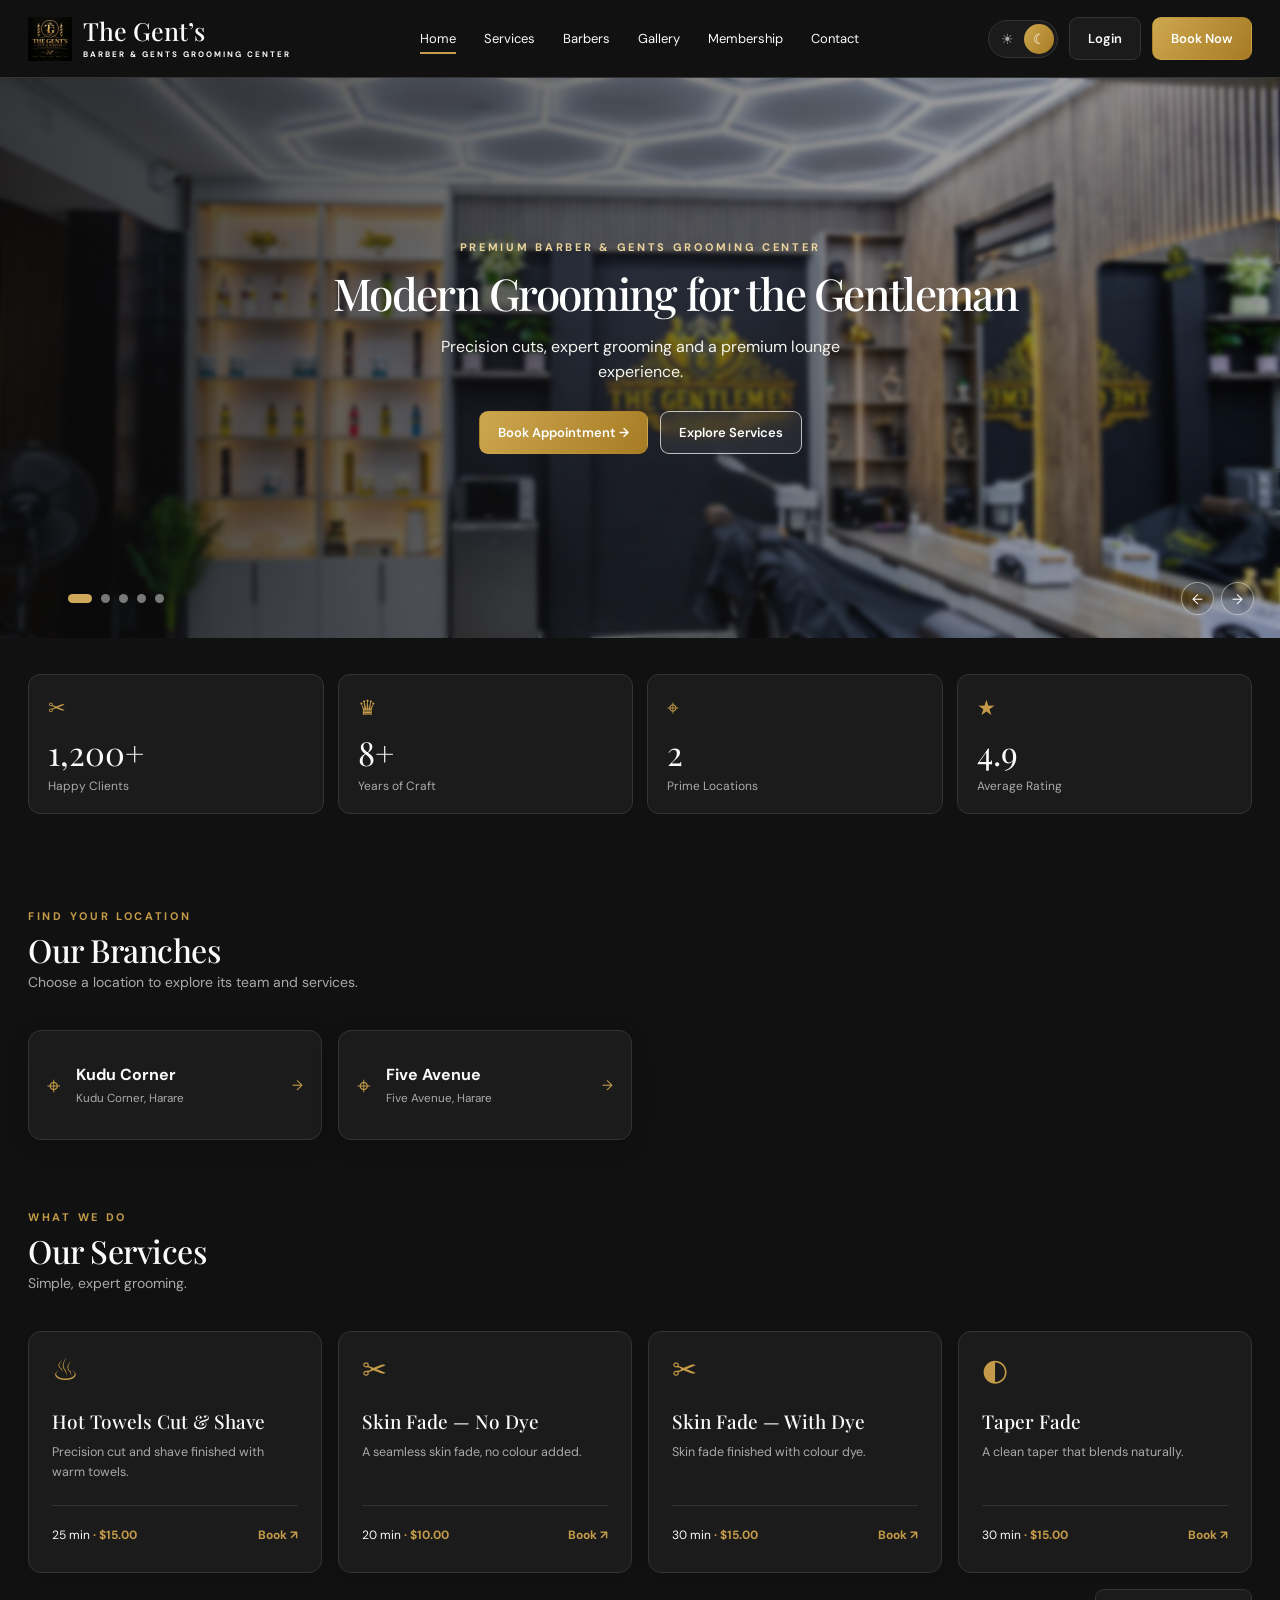
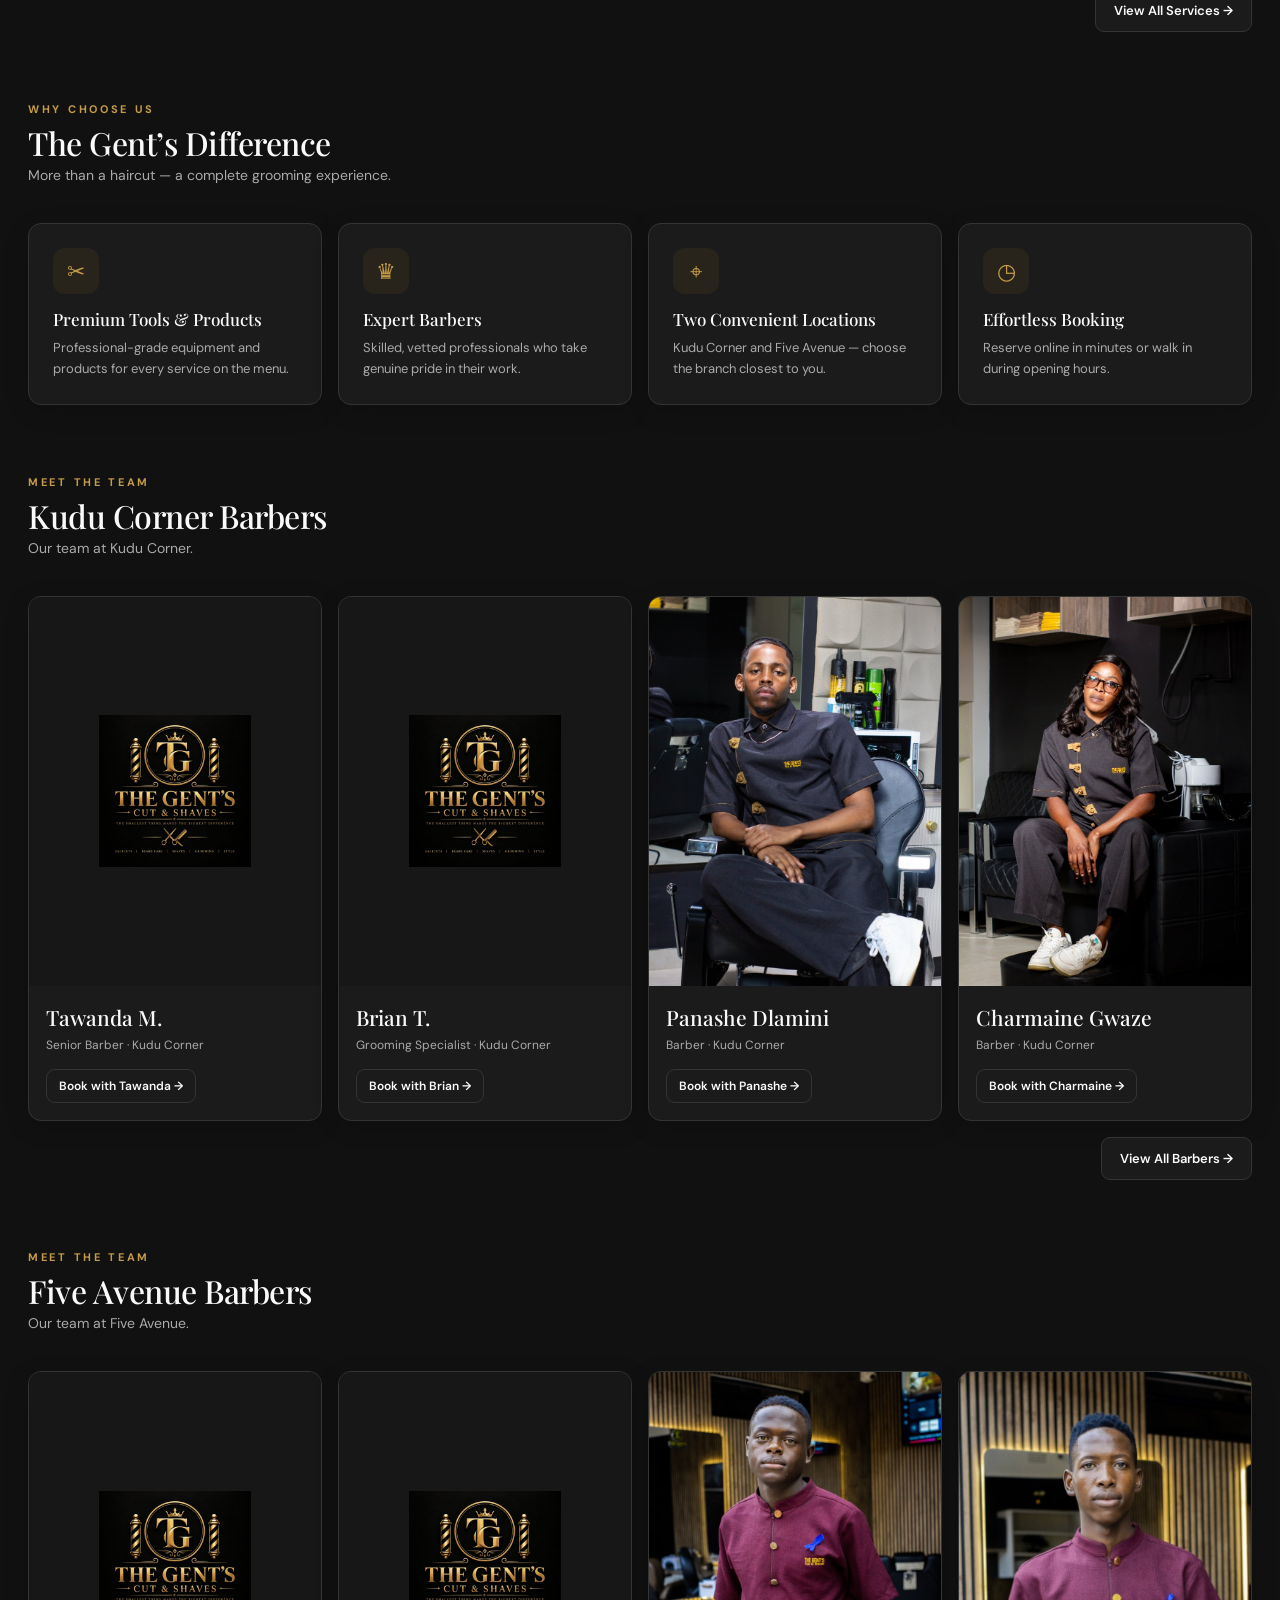
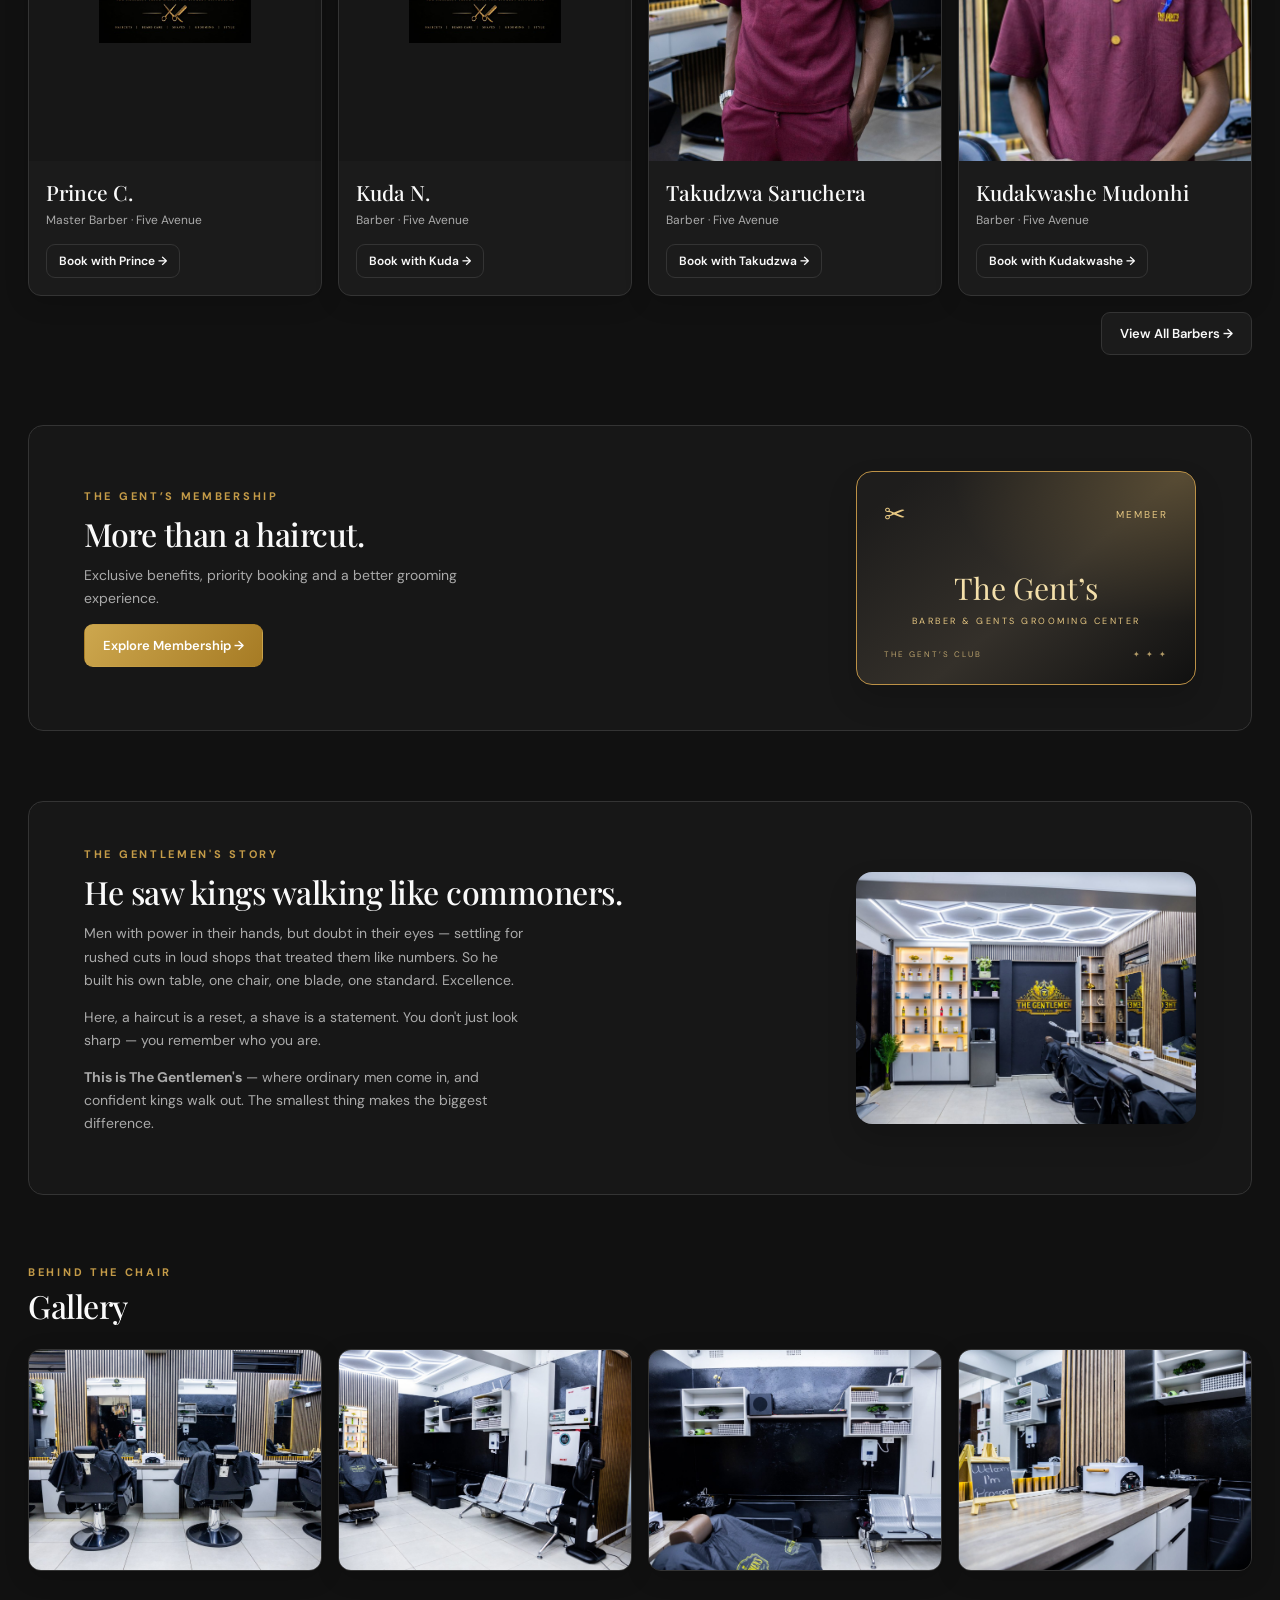
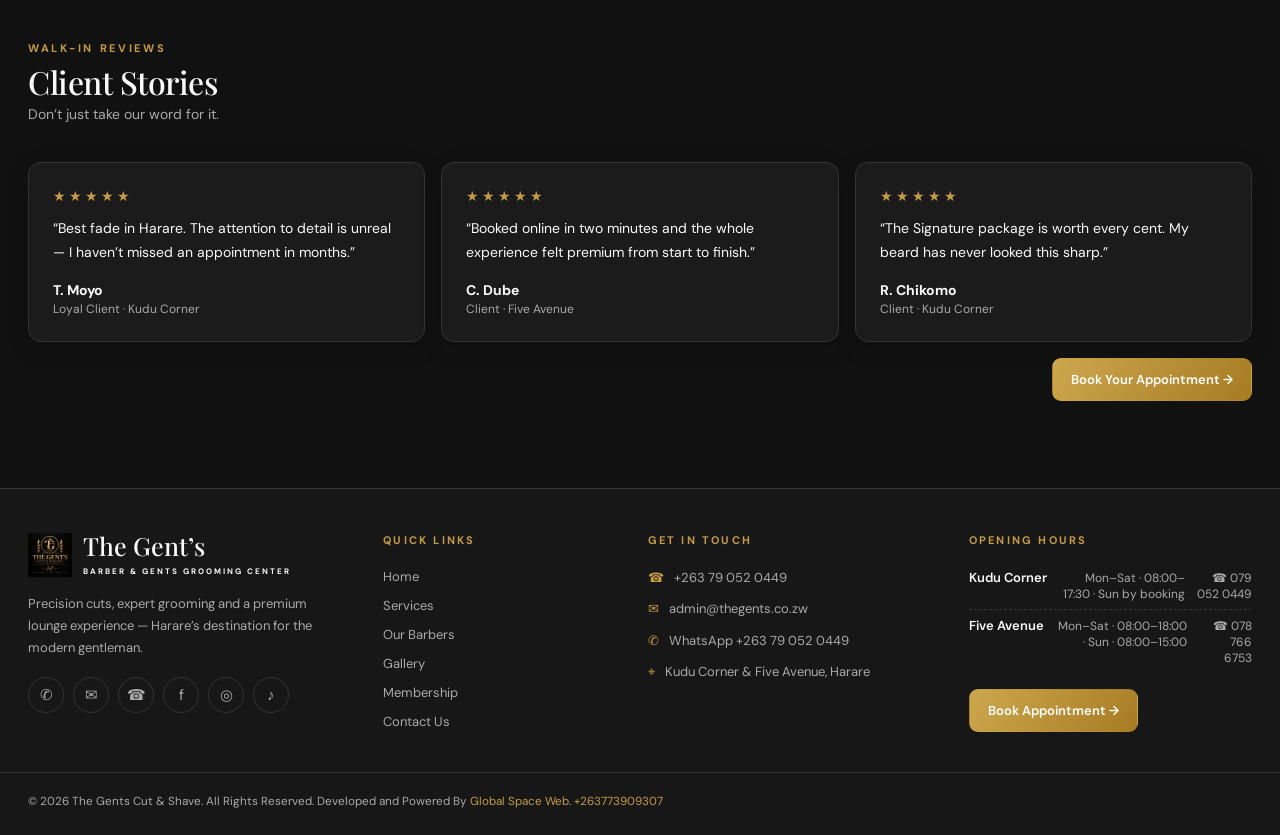
==== commit 2231f954: "Production hardening: DB-backed auth, server-authoritative data, concurrency guard - staff_users tab" ====
--- a/index.html
+++ b/index.html
@@ -3,10 +3,10 @@
 <head>
 <meta charset="UTF-8"><meta name="viewport" content="width=device-width,initial-scale=1"><meta name="theme-color" content="#ffffff"><title>The Gent’s · Home</title>
 <link rel="preconnect" href="https://fonts.googleapis.com"><link rel="preconnect" href="https://fonts.gstatic.com" crossorigin><link href="https://fonts.googleapis.com/css2?family=DM+Sans:wght@400;500;600;700&family=Playfair+Display:wght@400;500;600;700&display=swap" rel="stylesheet">
-<link rel="stylesheet" href="assets/css/style.css?v=3">
+<link rel="stylesheet" href="assets/css/style.css?v=64b1ff1d">
 </head>
 <body data-page="home">
 <div id="app"></div><div id="modal-root"></div><div id="toast-root"></div>
-<script src="assets/js/app.js?v=3"></script>
+<script src="assets/js/app.js?v=64b1ff1d"></script>
 </body>
 </html>
--- a/assets/css/style.css
+++ b/assets/css/style.css
@@ -1,6 +1,6 @@
 :root{--bg:#fff;--surface:#fff;--soft:#faf9f6;--ink:#171717;--muted:#777;--line:#e9e8e4;--gold:#b48a33;--gold-hover:#916d20;--gold-soft:#faf5e9;--shadow:0 6px 25px rgba(0,0,0,.045);--radius:13px}
 :root.dark{--bg:#111;--surface:#1b1b1b;--soft:#171717;--ink:#fafafa;--muted:#aaa;--line:#343434;--gold:#c49b48;--gold-hover:#d5b263;--gold-soft:#29241b;--shadow:0 6px 25px rgba(0,0,0,.16)}
-*{box-sizing:border-box}html{scroll-behavior:smooth}body{margin:0;background:var(--bg);color:var(--ink);font-family:'DM Sans',sans-serif;font-size:14px}h1,h2,h3,h4,p{margin-top:0}h1,h2,h3,.brand-title{font-family:'Playfair Display',Georgia,serif;font-weight:500}h1{font-size:clamp(36px,4.1vw,62px);line-height:1.12;letter-spacing:-1.7px}h2{font-size:clamp(26px,2.5vw,37px);letter-spacing:-.5px}h3{font-size:22px}p{line-height:1.65}button,input,select,textarea{font:inherit}button{cursor:pointer}a{text-decoration:none;color:inherit}img{display:block;max-width:100%}.hidden{display:none!important}.muted{color:var(--muted)}.small{font-size:12px}.eyebrow{font-size:11px;letter-spacing:2.7px;text-transform:uppercase;font-weight:700;color:var(--gold)}.shell{max-width:1500px;margin:auto;padding:0 28px}.nav{height:78px;border-bottom:1px solid var(--line);background:var(--bg);position:sticky;top:0;z-index:50}.nav .shell{height:100%;display:flex;align-items:center;justify-content:space-between;gap:26px}.brand{display:flex;align-items:center;gap:11px;white-space:nowrap;cursor:pointer}.brand-icon{color:var(--gold);font-size:31px;font-weight:300;line-height:1}.brand-title{font-size:25px;line-height:1}.brand-sub{font-size:8px;letter-spacing:2px;margin-top:6px;font-weight:700}.links{display:flex;align-items:center;gap:28px}.navlink{border:none;background:transparent;color:var(--ink);font-size:13px;padding:10px 0;position:relative}.navlink.active:after{content:'';position:absolute;bottom:3px;left:0;right:0;height:2px;background:var(--gold)}.nav-actions{display:flex;align-items:center;gap:11px}.btn{border:1px solid var(--line);border-radius:9px;background:var(--surface);color:var(--ink);padding:12px 18px;font-size:13px;font-weight:600;transition:.2s;white-space:nowrap}.btn:hover{border-color:var(--gold);transform:translateY(-1px)}.btn-gold{background:linear-gradient(125deg,#cda74e,#a67b24);color:white;border-color:transparent}.btn-gold:hover{background:var(--gold-hover);color:#fff}.btn-quiet{background:transparent}.btn-sm{padding:8px 12px;font-size:12px}.icon-btn{border:1px solid var(--line);background:var(--surface);color:var(--ink);border-radius:9px;width:38px;height:38px}.menu-toggle{display:none}.page{min-height:65vh}.section{padding:52px 0}.section-tight{padding:35px 0}.hero{padding:65px 0 40px;display:grid;grid-template-columns:1fr 1.03fr;align-items:center;gap:54px}.hero h1{margin:17px 0 21px}.hero p{max-width:440px;font-size:16px;color:var(--muted)}.hero-actions{display:flex;gap:12px;margin:27px 0 38px}.hero-photo{width:100%;height:385px;object-fit:cover;border-radius:15px;background:#ddd}.hero-notes{display:flex;gap:26px;color:var(--muted);font-size:12px}.hero-notes span{display:flex;align-items:center;gap:9px}.gold{color:var(--gold)}.heading-row{display:flex;justify-content:space-between;align-items:end;gap:15px;margin-bottom:22px}.heading-row h2{margin:5px 0 0}.grid{display:grid;gap:16px}.grid-3{grid-template-columns:repeat(3,minmax(0,1fr))}.grid-4{grid-template-columns:repeat(4,minmax(0,1fr))}.card{border:1px solid var(--line);border-radius:var(--radius);background:var(--surface);overflow:hidden;box-shadow:var(--shadow)}.card-pad{padding:22px}.tile{padding:18px;display:flex;align-items:center;gap:15px;min-height:94px;text-align:left;width:100%;transition:.2s;color:inherit}.tile:hover,.selectable:hover{border-color:var(--gold)}.tile .arrow{margin-left:auto;color:var(--gold)}.tile .tile-icon{color:var(--gold);font-size:23px}.tile strong{display:block;font-size:15px}.tile small{display:block;color:var(--muted);margin-top:5px}.service-row{display:flex;align-items:center;gap:18px;padding:16px 19px;border-bottom:1px solid var(--line)}.service-row:last-child{border-bottom:none}.service-icon{width:43px;text-align:center;font-size:25px;color:var(--gold)}.service-text{flex:1}.service-text strong{display:block;font-size:15px}.service-text small{display:block;color:var(--muted);margin-top:4px}.service-price{font-weight:700;color:var(--gold);font-size:16px}.barber-photo{display:block;width:100%;aspect-ratio:3/4;object-fit:cover;object-position:50% 15%}.barber-info{padding:17px}.barber-info h3{font-size:21px;margin:0 0 5px}.barber-info p{font-size:12px;color:var(--muted);margin:0 0 13px}.gallery-img{height:220px;width:100%;object-fit:cover;cursor:pointer;transition:transform .25s}.gallery-img:hover{transform:scale(1.025)}.banner{display:flex;align-items:center;gap:30px;background:var(--soft);border-radius:15px;padding:30px 35px;border:1px solid var(--line)}.banner .banner-text{flex:1}.banner img{width:260px;height:160px;object-fit:cover;border-radius:12px}.banner h2{margin:9px 0}.banner p{color:var(--muted);max-width:460px}.footer{border-top:1px solid var(--line);margin-top:52px;padding:28px 0}.footer-inner{display:flex;align-items:center;justify-content:space-between;gap:20px;flex-wrap:wrap}.footer-links{display:flex;gap:20px;color:var(--muted);font-size:12px}.footer small{color:var(--muted)}.page-head{padding:62px 0 30px}.page-head h1{margin:12px 0;font-size:clamp(36px,4vw,52px)}.page-head p{color:var(--muted);max-width:600px}.segmented{display:flex;align-items:center;gap:8px;flex-wrap:wrap}.pill{border:1px solid var(--line);background:var(--surface);color:var(--ink);border-radius:100px;padding:9px 18px;font-size:12px}.pill.active{background:var(--gold-soft);border-color:var(--gold);color:var(--gold)}.form-label{display:block;font-size:12px;font-weight:700;margin-bottom:8px}.field{display:block;width:100%;padding:13px 14px;border:1px solid var(--line);border-radius:9px;background:var(--surface);color:var(--ink);outline:none}.field:focus{border-color:var(--gold);box-shadow:0 0 0 3px var(--gold-soft)}textarea.field{min-height:125px;resize:vertical}.form-grid{display:grid;grid-template-columns:1fr 1fr;gap:18px}.form-group{margin-bottom:17px}.page-panel{padding:25px;border:1px solid var(--line);border-radius:13px;background:var(--surface)}.info-list{display:flex;flex-direction:column;gap:17px}.info-item{display:flex;gap:13px;align-items:flex-start}.info-item b{display:block;margin-bottom:3px}.muted-gold{color:var(--gold);font-weight:700}.steps{display:flex;justify-content:space-between;max-width:800px;margin:0 auto 40px;gap:8px}.step{display:flex;flex-direction:column;align-items:center;gap:10px;color:var(--muted);font-size:12px;flex:1;position:relative;text-align:center}.step:not(:last-child):after{content:'';position:absolute;top:17px;left:65%;width:75%;height:1px;background:var(--line)}.step.done:not(:last-child):after{background:var(--gold)}.step-num{position:relative;z-index:1;border:1px solid var(--line);color:var(--muted);background:var(--bg);width:35px;height:35px;border-radius:50%;display:grid;place-items:center}.step.active .step-num,.step.done .step-num{background:var(--gold);color:white;border-color:var(--gold)}.step.active{color:var(--ink);font-weight:700}.booking-wrap{max-width:930px;margin:0 auto}.booking-wrap h2{font-size:32px}.selectable{background:var(--surface);border:1px solid var(--line);border-radius:12px;text-align:left;padding:0;color:var(--ink);overflow:hidden;transition:.2s}.selectable.selected{border:2px solid var(--gold);background:var(--gold-soft)}.selectable img{width:100%;height:140px;object-fit:cover}.selectable .body{padding:15px}.selectable .body strong{display:block;margin-bottom:5px}.selectable .body small{color:var(--muted)}.booking-actions{display:flex;justify-content:space-between;gap:12px;margin-top:26px}.booking-actions .btn:last-child{margin-left:auto}.date-grid{display:grid;grid-template-columns:repeat(7,1fr);gap:8px;max-width:520px}.date-choice{padding:13px 3px;border:1px solid var(--line);border-radius:9px;background:var(--surface);color:var(--ink);text-align:center}.date-choice small{display:block;color:var(--muted);font-size:10px}.date-choice.selected,.time-choice.selected{background:var(--gold);color:#fff;border-color:var(--gold)}.date-choice.selected small{color:#fff}.times{display:flex;flex-wrap:wrap;gap:9px;margin-top:19px}.time-choice{padding:10px 15px;border:1px solid var(--line);border-radius:9px;background:var(--surface);color:var(--ink)}.time-choice:disabled{opacity:.32;cursor:not-allowed;text-decoration:line-through}.summary-row{display:flex;gap:15px;align-items:center;justify-content:space-between;padding:17px 0;border-bottom:1px solid var(--line)}.summary-row span{color:var(--muted)}.notice{padding:17px 19px;border:1px solid #e6d4a5;background:var(--gold-soft);color:var(--ink);border-radius:10px;line-height:1.6}.status{display:inline-block;padding:5px 10px;border-radius:100px;background:var(--gold-soft);color:var(--gold);font-size:11px;font-weight:700}.status.confirmed,.status.completed{background:#e8f6ea;color:#28763a}.status.cancelled,.status.declined{background:#ffe9e9;color:#ab3434}.status.pending,.status.reschedule{background:#fff4df;color:#9b6b13}.dashboard{display:grid;grid-template-columns:222px 1fr;min-height:calc(100vh - 78px)}.side{background:#151515;color:#f9f9f9;padding:28px 15px}.side .brand{padding:7px 11px 28px}.side .brand-title{font-size:21px}.side .brand-sub{font-size:7px}.side-nav{display:flex;flex-direction:column;gap:5px}.side-nav button{border:0;background:transparent;text-align:left;color:#ddd;border-radius:9px;padding:12px 13px;width:100%;font-size:13px}.side-nav button.active{background:linear-gradient(125deg,#cda74e,#a67b24);color:#fff}.side-nav button:hover:not(.active){background:#272727}.dash-main{background:var(--bg);padding:36px 38px;min-width:0}.dash-top{display:flex;align-items:start;justify-content:space-between;gap:18px;margin-bottom:29px}.dash-top h1{font-size:36px;margin:0 0 9px}.stat-grid{display:grid;grid-template-columns:repeat(4,1fr);gap:14px;margin-bottom:25px}.stat{border:1px solid var(--line);border-radius:12px;background:var(--surface);padding:19px}.stat .stat-icon{color:var(--gold);font-size:21px}.stat .number{font-family:'Playfair Display',serif;font-size:33px;margin:8px 0 4px}.stat .small{color:var(--muted)}.panel{border:1px solid var(--line);border-radius:12px;background:var(--surface);padding:22px;margin-bottom:19px}.panel-head{display:flex;justify-content:space-between;align-items:center;margin-bottom:19px;gap:12px}.panel-head h3{font-family:'Playfair Display',serif;margin:0;font-size:22px}.table-wrap{overflow:auto}table{width:100%;border-collapse:collapse;text-align:left;white-space:nowrap}th{font-size:11px;letter-spacing:.4px;color:var(--muted);font-weight:600}th,td{border-bottom:1px solid var(--line);padding:14px 11px}tbody tr:last-child td{border-bottom:0}td{font-size:12px}.row-actions{display:flex;gap:6px}.empty{padding:33px;text-align:center;color:var(--muted)}.dash-grid{display:grid;grid-template-columns:1fr 1fr;gap:18px}.progress-row{display:grid;grid-template-columns:110px 1fr 40px;align-items:center;gap:12px;margin:14px 0;font-size:12px}.track{height:8px;background:var(--line);border-radius:100px;overflow:hidden}.fill{height:100%;background:var(--gold);border-radius:100px}.calendar-list{display:flex;flex-direction:column;gap:9px}.appointment{display:flex;justify-content:space-between;align-items:center;gap:12px;padding:15px;border:1px solid var(--line);border-radius:10px}.appointment strong{display:block;margin-bottom:5px}.appointment small{color:var(--muted)}.contact-grid{display:grid;grid-template-columns:1.3fr .7fr;gap:22px}.toast{position:fixed;bottom:24px;right:24px;z-index:100;background:#171717;color:white;padding:15px 20px;border-radius:11px;box-shadow:0 14px 35px #0003;max-width:340px;animation:pop .2s ease}.toast b{color:#eac377}.overlay{position:fixed;inset:0;z-index:90;background:#0009;display:grid;place-items:center;padding:20px}.modal{width:min(520px,100%);max-height:90vh;overflow-y:auto;background:var(--surface);padding:26px;border-radius:15px;box-shadow:0 20px 90px #0003}.modal-top{display:flex;align-items:center;justify-content:space-between;margin-bottom:16px}.modal-top h3{margin:0}.data-line{display:flex;justify-content:space-between;padding:11px 0;border-bottom:1px solid var(--line)}.mock-badge{position:fixed;bottom:16px;left:16px;background:var(--gold-soft);border:1px solid var(--gold);color:var(--gold);padding:8px 11px;border-radius:100px;font-size:11px;z-index:40;font-weight:700}.review-grid{display:grid;grid-template-columns:1.3fr .8fr;gap:24px}.dash-mobile{display:none}.lightbox img{max-height:85vh;max-width:min(90vw,1000px);border-radius:10px}.branch-photo{height:160px;width:100%;object-fit:cover}.section-soft{background:var(--soft)}.auth-actions{display:flex;gap:9px;flex-wrap:wrap}
+*{box-sizing:border-box}html{scroll-behavior:smooth}body{margin:0;background:var(--bg);color:var(--ink);font-family:'DM Sans',sans-serif;font-size:14px}h1,h2,h3,h4,p{margin-top:0}h1,h2,h3,.brand-title{font-family:'Playfair Display',Georgia,serif;font-weight:500}h1{font-size:clamp(36px,4.1vw,62px);line-height:1.12;letter-spacing:-1.7px}h2{font-size:clamp(26px,2.5vw,37px);letter-spacing:-.5px}h3{font-size:22px}p{line-height:1.65}button,input,select,textarea{font:inherit}button{cursor:pointer}a{text-decoration:none;color:inherit}img{display:block;max-width:100%}.hidden{display:none!important}.muted{color:var(--muted)}.small{font-size:12px}.eyebrow{font-size:11px;letter-spacing:2.7px;text-transform:uppercase;font-weight:700;color:var(--gold)}.shell{max-width:1500px;margin:auto;padding:0 28px}.nav{height:78px;border-bottom:1px solid var(--line);background:var(--bg);position:sticky;top:0;z-index:50}.nav .shell{height:100%;display:flex;align-items:center;justify-content:space-between;gap:26px}.brand{display:flex;align-items:center;gap:11px;white-space:nowrap;cursor:pointer}.brand-icon{color:var(--gold);font-size:31px;font-weight:300;line-height:1}.brand-title{font-size:25px;line-height:1}.brand-sub{font-size:8px;letter-spacing:2px;margin-top:6px;font-weight:700}.links{display:flex;align-items:center;gap:28px}.navlink{border:none;background:transparent;color:var(--ink);font-size:13px;padding:10px 0;position:relative}.navlink.active:after{content:'';position:absolute;bottom:3px;left:0;right:0;height:2px;background:var(--gold)}.nav-actions{display:flex;align-items:center;gap:11px}.btn{border:1px solid var(--line);border-radius:9px;background:var(--surface);color:var(--ink);padding:12px 18px;font-size:13px;font-weight:600;transition:.2s;white-space:nowrap}.btn:hover{border-color:var(--gold);transform:translateY(-1px)}.btn-gold{background:linear-gradient(125deg,#cda74e,#a67b24);color:white;border-color:transparent}.btn-gold:hover{background:var(--gold-hover);color:#fff}.btn-quiet{background:transparent}.btn-sm{padding:8px 12px;font-size:12px}.icon-btn{border:1px solid var(--line);background:var(--surface);color:var(--ink);border-radius:9px;width:38px;height:38px}.menu-toggle{display:none}.page{min-height:65vh}.section{padding:52px 0}.section-tight{padding:35px 0}.hero{padding:65px 0 40px;display:grid;grid-template-columns:1fr 1.03fr;align-items:center;gap:54px}.hero h1{margin:17px 0 21px}.hero p{max-width:440px;font-size:16px;color:var(--muted)}.hero-actions{display:flex;gap:12px;margin:27px 0 38px}.hero-photo{width:100%;height:385px;object-fit:cover;border-radius:15px;background:#ddd}.hero-notes{display:flex;gap:26px;color:var(--muted);font-size:12px}.hero-notes span{display:flex;align-items:center;gap:9px}.gold{color:var(--gold)}.heading-row{display:flex;justify-content:space-between;align-items:end;gap:15px;margin-bottom:22px}.heading-row h2{margin:5px 0 0}.grid{display:grid;gap:16px}.grid-3{grid-template-columns:repeat(3,minmax(0,1fr))}.grid-4{grid-template-columns:repeat(4,minmax(0,1fr))}.card{border:1px solid var(--line);border-radius:var(--radius);background:var(--surface);overflow:hidden;box-shadow:var(--shadow)}.card-pad{padding:22px}.tile{padding:18px;display:flex;align-items:center;gap:15px;min-height:94px;text-align:left;width:100%;transition:.2s;color:inherit}.tile:hover,.selectable:hover{border-color:var(--gold)}.tile .arrow{margin-left:auto;color:var(--gold)}.tile .tile-icon{color:var(--gold);font-size:23px}.tile strong{display:block;font-size:15px}.tile small{display:block;color:var(--muted);margin-top:5px}.service-row{display:flex;align-items:center;gap:18px;padding:16px 19px;border-bottom:1px solid var(--line)}.service-row:last-child{border-bottom:none}.service-icon{width:43px;text-align:center;font-size:25px;color:var(--gold)}.service-text{flex:1}.service-text strong{display:block;font-size:15px}.service-text small{display:block;color:var(--muted);margin-top:4px}.service-price{font-weight:700;color:var(--gold);font-size:16px}.barber-photo{display:block;width:100%;aspect-ratio:3/4;object-fit:cover;object-position:50% 15%}.barber-photo-fallback{display:flex;align-items:center;justify-content:center;background:var(--soft)}.barber-photo-fallback img{width:52%;height:auto;object-fit:contain}.barber-info{padding:17px}.barber-info h3{font-size:21px;margin:0 0 5px}.barber-info p{font-size:12px;color:var(--muted);margin:0 0 13px}.gallery-img{height:220px;width:100%;object-fit:cover;cursor:pointer;transition:transform .25s}.gallery-img:hover{transform:scale(1.025)}.banner{display:flex;align-items:center;gap:30px;background:var(--soft);border-radius:15px;padding:30px 35px;border:1px solid var(--line)}.banner .banner-text{flex:1}.banner img{width:260px;height:160px;object-fit:cover;border-radius:12px}.banner h2{margin:9px 0}.banner p{color:var(--muted);max-width:460px}.footer{border-top:1px solid var(--line);margin-top:52px;padding:28px 0}.footer-inner{display:flex;align-items:center;justify-content:space-between;gap:20px;flex-wrap:wrap}.footer-links{display:flex;gap:20px;color:var(--muted);font-size:12px}.footer small{color:var(--muted)}.page-head{padding:62px 0 30px}.page-head h1{margin:12px 0;font-size:clamp(36px,4vw,52px)}.page-head p{color:var(--muted);max-width:600px}.segmented{display:flex;align-items:center;gap:8px;flex-wrap:wrap}.pill{border:1px solid var(--line);background:var(--surface);color:var(--ink);border-radius:100px;padding:9px 18px;font-size:12px}.pill.active{background:var(--gold-soft);border-color:var(--gold);color:var(--gold)}.form-label{display:block;font-size:12px;font-weight:700;margin-bottom:8px}.field{display:block;width:100%;padding:13px 14px;border:1px solid var(--line);border-radius:9px;background:var(--surface);color:var(--ink);outline:none}.field:focus{border-color:var(--gold);box-shadow:0 0 0 3px var(--gold-soft)}textarea.field{min-height:125px;resize:vertical}.form-grid{display:grid;grid-template-columns:1fr 1fr;gap:18px}.form-group{margin-bottom:17px}.page-panel{padding:25px;border:1px solid var(--line);border-radius:13px;background:var(--surface)}.info-list{display:flex;flex-direction:column;gap:17px}.info-item{display:flex;gap:13px;align-items:flex-start}.info-item b{display:block;margin-bottom:3px}.muted-gold{color:var(--gold);font-weight:700}.steps{display:flex;justify-content:space-between;max-width:800px;margin:0 auto 40px;gap:8px}.step{display:flex;flex-direction:column;align-items:center;gap:10px;color:var(--muted);font-size:12px;flex:1;position:relative;text-align:center}.step:not(:last-child):after{content:'';position:absolute;top:17px;left:65%;width:75%;height:1px;background:var(--line)}.step.done:not(:last-child):after{background:var(--gold)}.step-num{position:relative;z-index:1;border:1px solid var(--line);color:var(--muted);background:var(--bg);width:35px;height:35px;border-radius:50%;display:grid;place-items:center}.step.active .step-num,.step.done .step-num{background:var(--gold);color:white;border-color:var(--gold)}.step.active{color:var(--ink);font-weight:700}.booking-wrap{max-width:930px;margin:0 auto}.booking-wrap h2{font-size:32px}.selectable{background:var(--surface);border:1px solid var(--line);border-radius:12px;text-align:left;padding:0;color:var(--ink);overflow:hidden;transition:.2s}.selectable.selected{border:2px solid var(--gold);background:var(--gold-soft)}.selectable img{width:100%;height:140px;object-fit:cover}.selectable .body{padding:15px}.selectable .body strong{display:block;margin-bottom:5px}.selectable .body small{color:var(--muted)}.booking-actions{display:flex;justify-content:space-between;gap:12px;margin-top:26px}.booking-actions .btn:last-child{margin-left:auto}.date-grid{display:grid;grid-template-columns:repeat(7,1fr);gap:8px;max-width:520px}.date-choice{padding:13px 3px;border:1px solid var(--line);border-radius:9px;background:var(--surface);color:var(--ink);text-align:center}.date-choice small{display:block;color:var(--muted);font-size:10px}.date-choice.selected,.time-choice.selected{background:var(--gold);color:#fff;border-color:var(--gold)}.date-choice.selected small{color:#fff}.times{display:flex;flex-wrap:wrap;gap:9px;margin-top:19px}.time-choice{padding:10px 15px;border:1px solid var(--line);border-radius:9px;background:var(--surface);color:var(--ink)}.time-choice:disabled{opacity:.32;cursor:not-allowed;text-decoration:line-through}.summary-row{display:flex;gap:15px;align-items:center;justify-content:space-between;padding:17px 0;border-bottom:1px solid var(--line)}.summary-row span{color:var(--muted)}.notice{padding:17px 19px;border:1px solid #e6d4a5;background:var(--gold-soft);color:var(--ink);border-radius:10px;line-height:1.6}.status{display:inline-block;padding:5px 10px;border-radius:100px;background:var(--gold-soft);color:var(--gold);font-size:11px;font-weight:700}.status.confirmed,.status.completed{background:#e8f6ea;color:#28763a}.status.cancelled,.status.declined{background:#ffe9e9;color:#ab3434}.status.pending,.status.reschedule{background:#fff4df;color:#9b6b13}.dashboard{display:grid;grid-template-columns:222px 1fr;min-height:calc(100vh - 78px)}.side{background:#151515;color:#f9f9f9;padding:28px 15px}.side .brand{padding:7px 11px 28px}.side .brand-title{font-size:21px}.side .brand-sub{font-size:7px}.side-nav{display:flex;flex-direction:column;gap:5px}.side-nav button{border:0;background:transparent;text-align:left;color:#ddd;border-radius:9px;padding:12px 13px;width:100%;font-size:13px}.side-nav button.active{background:linear-gradient(125deg,#cda74e,#a67b24);color:#fff}.side-nav button:hover:not(.active){background:#272727}.dash-main{background:var(--bg);padding:36px 38px;min-width:0}.dash-top{display:flex;align-items:start;justify-content:space-between;gap:18px;margin-bottom:29px}.dash-top h1{font-size:36px;margin:0 0 9px}.stat-grid{display:grid;grid-template-columns:repeat(4,1fr);gap:14px;margin-bottom:25px}.stat{border:1px solid var(--line);border-radius:12px;background:var(--surface);padding:19px}.stat .stat-icon{color:var(--gold);font-size:21px}.stat .number{font-family:'Playfair Display',serif;font-size:33px;margin:8px 0 4px}.stat .small{color:var(--muted)}.panel{border:1px solid var(--line);border-radius:12px;background:var(--surface);padding:22px;margin-bottom:19px}.panel-head{display:flex;justify-content:space-between;align-items:center;margin-bottom:19px;gap:12px}.panel-head h3{font-family:'Playfair Display',serif;margin:0;font-size:22px}.table-wrap{overflow:auto}table{width:100%;border-collapse:collapse;text-align:left;white-space:nowrap}th{font-size:11px;letter-spacing:.4px;color:var(--muted);font-weight:600}th,td{border-bottom:1px solid var(--line);padding:14px 11px}tbody tr:last-child td{border-bottom:0}td{font-size:12px}.row-actions{display:flex;gap:6px}.empty{padding:33px;text-align:center;color:var(--muted)}.dash-grid{display:grid;grid-template-columns:1fr 1fr;gap:18px}.progress-row{display:grid;grid-template-columns:110px 1fr 40px;align-items:center;gap:12px;margin:14px 0;font-size:12px}.track{height:8px;background:var(--line);border-radius:100px;overflow:hidden}.fill{height:100%;background:var(--gold);border-radius:100px}.calendar-list{display:flex;flex-direction:column;gap:9px}.appointment{display:flex;justify-content:space-between;align-items:center;gap:12px;padding:15px;border:1px solid var(--line);border-radius:10px}.appointment strong{display:block;margin-bottom:5px}.appointment small{color:var(--muted)}.contact-grid{display:grid;grid-template-columns:1.3fr .7fr;gap:22px}.toast{position:fixed;bottom:24px;right:24px;z-index:100;background:#171717;color:white;padding:15px 20px;border-radius:11px;box-shadow:0 14px 35px #0003;max-width:340px;animation:pop .2s ease}.toast b{color:#eac377}.overlay{position:fixed;inset:0;z-index:90;background:#0009;display:grid;place-items:center;padding:20px}.modal{width:min(520px,100%);max-height:90vh;overflow-y:auto;background:var(--surface);padding:26px;border-radius:15px;box-shadow:0 20px 90px #0003}.modal-top{display:flex;align-items:center;justify-content:space-between;margin-bottom:16px}.modal-top h3{margin:0}.data-line{display:flex;justify-content:space-between;padding:11px 0;border-bottom:1px solid var(--line)}.mock-badge{position:fixed;bottom:16px;left:16px;background:var(--gold-soft);border:1px solid var(--gold);color:var(--gold);padding:8px 11px;border-radius:100px;font-size:11px;z-index:40;font-weight:700}.review-grid{display:grid;grid-template-columns:1.3fr .8fr;gap:24px}.dash-mobile{display:none}.lightbox img{max-height:85vh;max-width:min(90vw,1000px);border-radius:10px}.branch-photo{height:160px;width:100%;object-fit:cover}.section-soft{background:var(--soft)}.auth-actions{display:flex;gap:9px;flex-wrap:wrap}
 @keyframes pop{from{transform:translateY(10px);opacity:0}to{transform:none;opacity:1}}
 @media(max-width:1050px){.links{gap:15px}.shell{padding:0 19px}.hero{gap:30px}.dashboard{grid-template-columns:195px 1fr}.dash-main{padding:28px 22px}.stat-grid{grid-template-columns:repeat(2,1fr)}}
 @media(max-width:800px){.nav{height:70px}.links{display:none;position:absolute;top:70px;left:0;right:0;background:var(--surface);border-bottom:1px solid var(--line);padding:18px;flex-direction:column;align-items:stretch;gap:6px}.links.open{display:flex}.navlink{text-align:left}.menu-toggle{display:block}.nav-actions .btn{padding:10px 12px}.hero{grid-template-columns:1fr;padding:35px 0 20px;gap:25px}.hero-photo{height:300px}.hero-actions{margin-bottom:22px}.grid-3{grid-template-columns:repeat(2,1fr)}.grid-4{grid-template-columns:repeat(2,1fr)}.section{padding:36px 0}.banner{flex-direction:column;align-items:start}.banner img{width:100%}.dashboard{display:block}.side{display:none}.dash-mobile{display:flex;gap:8px;overflow-x:auto;padding:12px 18px;background:#171717}.dash-mobile button{background:#292929;color:white;border:0;padding:10px 13px;border-radius:8px;white-space:nowrap}.dash-mobile button.active{background:var(--gold)}.dash-main{padding:24px 18px}.contact-grid,.review-grid{grid-template-columns:1fr}.dash-grid{grid-template-columns:1fr}.mock-badge{font-size:10px;bottom:8px;left:8px}}
